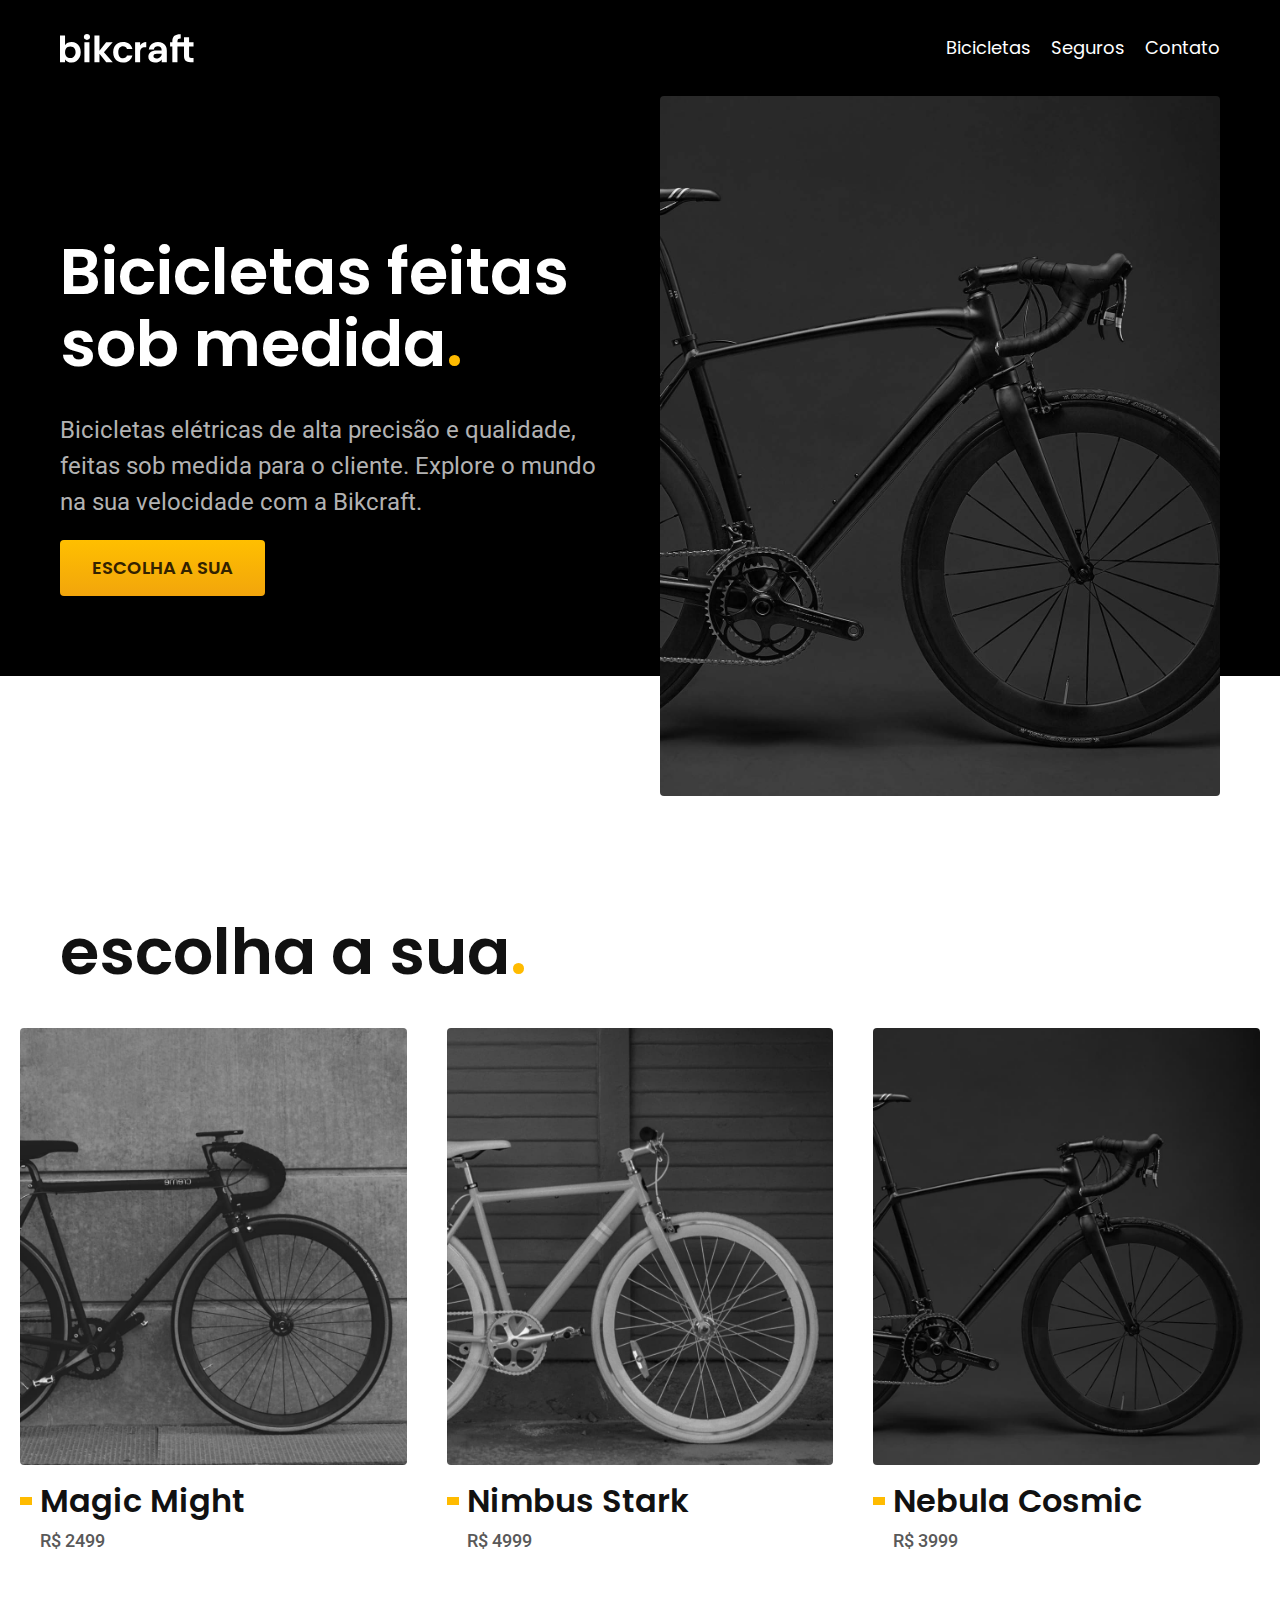
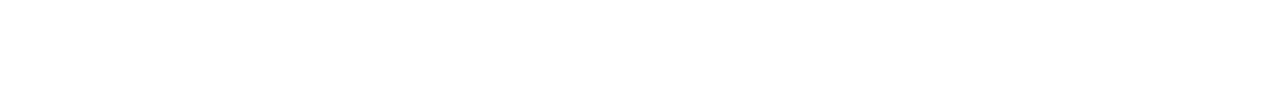
==== index.html @ 2918136e "criando componente container" ====
<!DOCTYPE html>
<html lang="pt-br">
<head>
    <meta charset="UTF-8">
    <meta http-equiv="X-UA-Compatible" content="IE=edge">
    <meta name="viewport" content="width=device-width, initial-scale=1.0">
    <meta name="description" content="Bicicletas elétricas de alta precisão e qualidade,  feitas sob medida para o cliente. Explore o mundo na sua velocidade com a Bikcraft.">
    <link rel="icon" type="image/x-icon" href="favicon.svg">
    <title>Bikecraft</title>
    <link rel="preconnect" href="https://fonts.googleapis.com">
    <link rel="preconnect" href="https://fonts.gstatic.com" crossorigin>
    <link href="https://fonts.googleapis.com/css2?family=Poppins:wght@400;600&family=Roboto:wght@400;500&display=swap" rel="stylesheet">
    <link rel="stylesheet" href="css/style.css">
</head>
<body>
    <header class="header-bg">
        <div class="header-container container">
            <a href="./"><img src="./img/bikcraft.svg" alt="Bikecraft"></a>
            <nav aria-label="primaria">
            <ul class="header-menu font-1-m cor-0">
                <li><a href="bicicletas.html">Bicicletas</a></li>
                <li><a href="seguros.html">Seguros</a></li>
                <li><a href="contato.html">Contato</a></li>
            </ul>
        </nav>
        </div>
    </header>

    <main class="intro-bg">
        <div class="container introducao">
            <div class="introducao-conteudo">
                <h1 class="font-1-xxl cor-0">Bicicletas feitas sob medida<span class="cor-p1">.</span></h1>
                <p class="font-2-l cor-5">Bicicletas elétricas de alta precisão e qualidade,  feitas sob medida para o cliente. Explore o mundo na sua velocidade com a Bikcraft.</p>
                <a class="botao" href="bicicletas.html">Escolha a sua</a>
            </div>
            <div class="introducao-imagem">
                <img src="./img/fotos/introducao.jpg" alt="Bicidleta Eletrica preta">
            </div>
        </div>
    </main>

    <article class="bicicletas-lista">
        <h2 class="container font-1-xxl">escolha a sua<span class="cor-p1">.</span></h2>

        <ul>
            <li>
                <a href="./bicicletas/magic.html">
                    <img src="./img/bicicletas/magic-home.jpg" alt="Bicicleta preta">
                    <h3 class="font-1-xl ">Magic Might</h3>
                    <span class="font-2-m cor-8">R$ 2499</span>
                </a>
            </li>
            <li>
                <a href="./bicicletas/nebula.html">
                    <img src="./img/bicicletas/nebula-home.jpg" alt="Bicicleta preta">
                    <h3 class="font-1-xl ">Nimbus Stark</h3>
                    <span class="font-2-m cor-8">R$ 4999</span>
                </a>
            </li>
            <li>
                <a href="./bicicletas/nimbus.html">
                    <img src="./img/bicicletas/nimbus-home.jpg" alt="Bicicleta preta">
                    <h3 class="font-1-xl ">Nebula Cosmic</h3>
                    <span class="font-2-m cor-8">R$ 3999</span>
                </a>
            </li>
        </ul>
    </article>

</body>
</html>
---- css/style.css ----
@import "./global/global.css";
@import "./utilidades/tipografia.css";
@import "./utilidades/cores.css";
@import "./global/header.css";

/* CSS de componentes */
@import "./utilidades/componentes.css";

/* CSS da pagina HOME */
@import "./home/introducao.css";

/* CSS da lista de bicicletas */
@import "./bicicletas/bicicletas-lista.css";
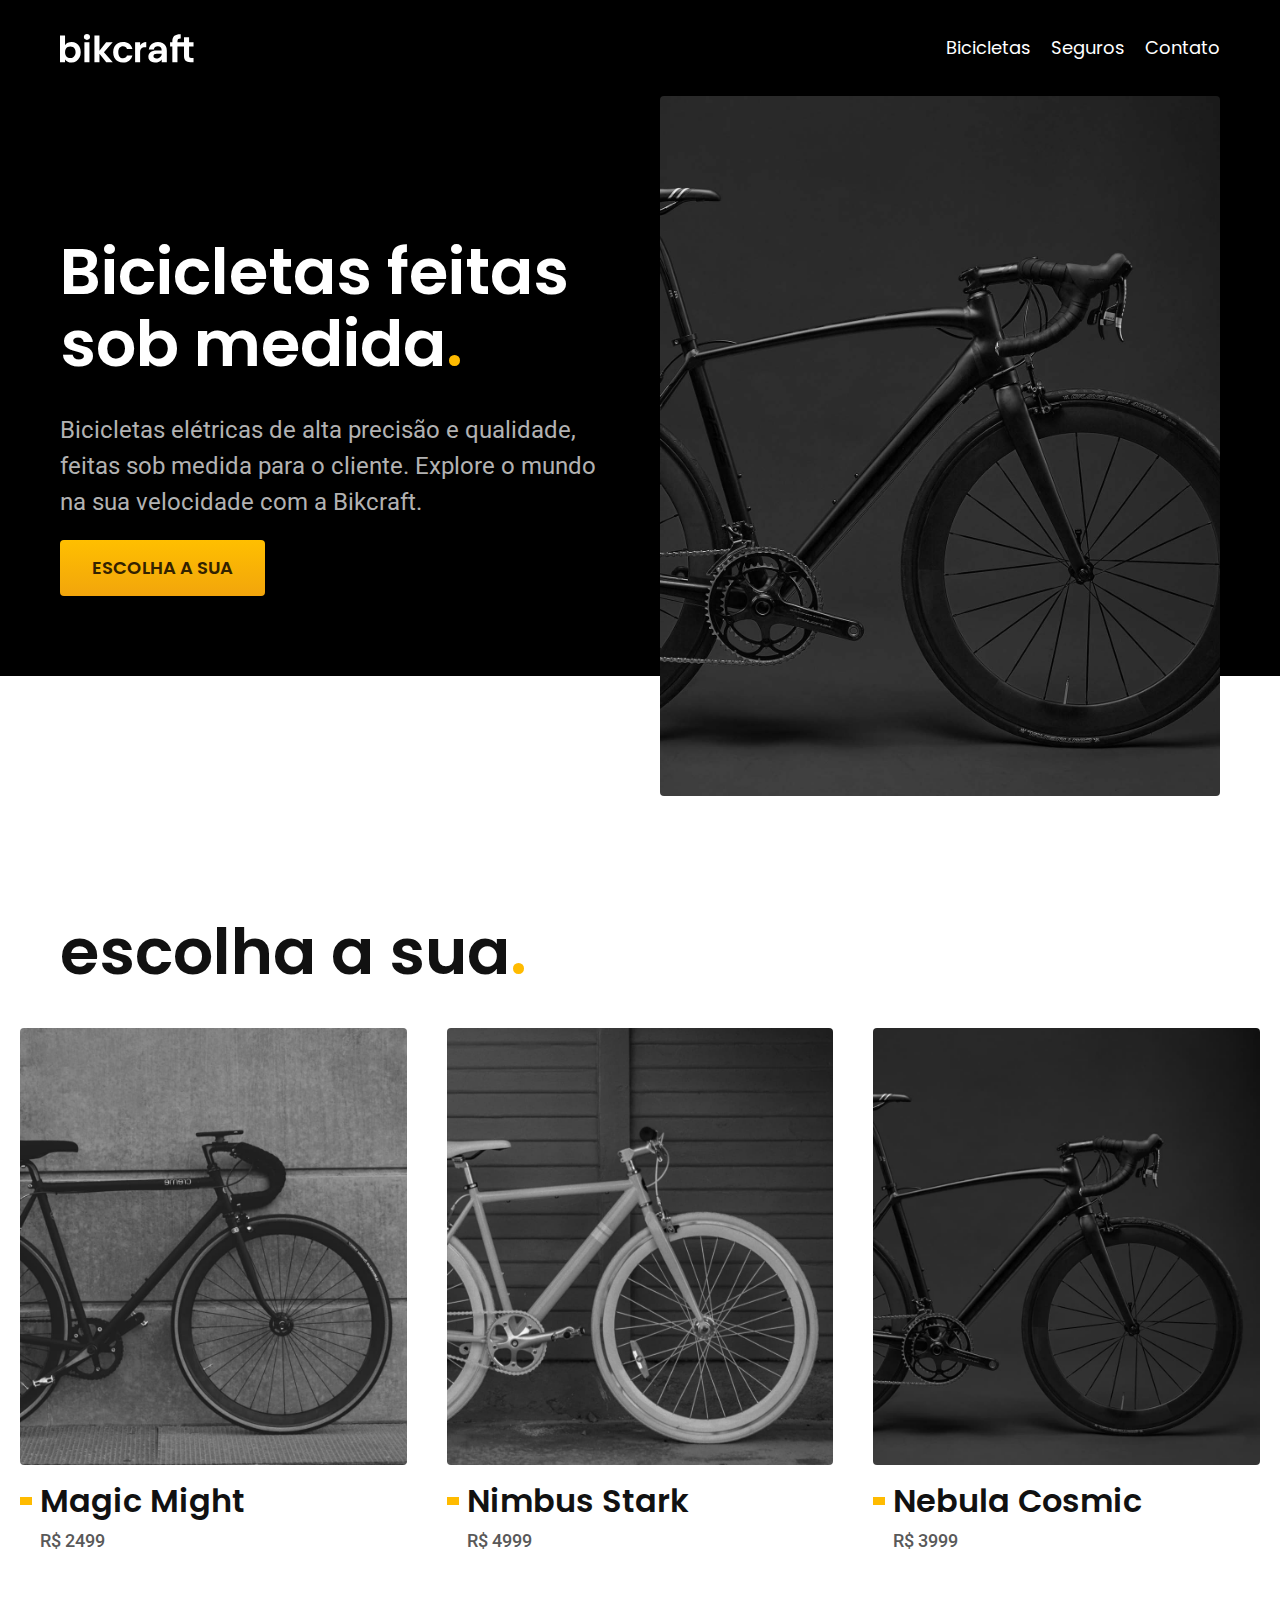
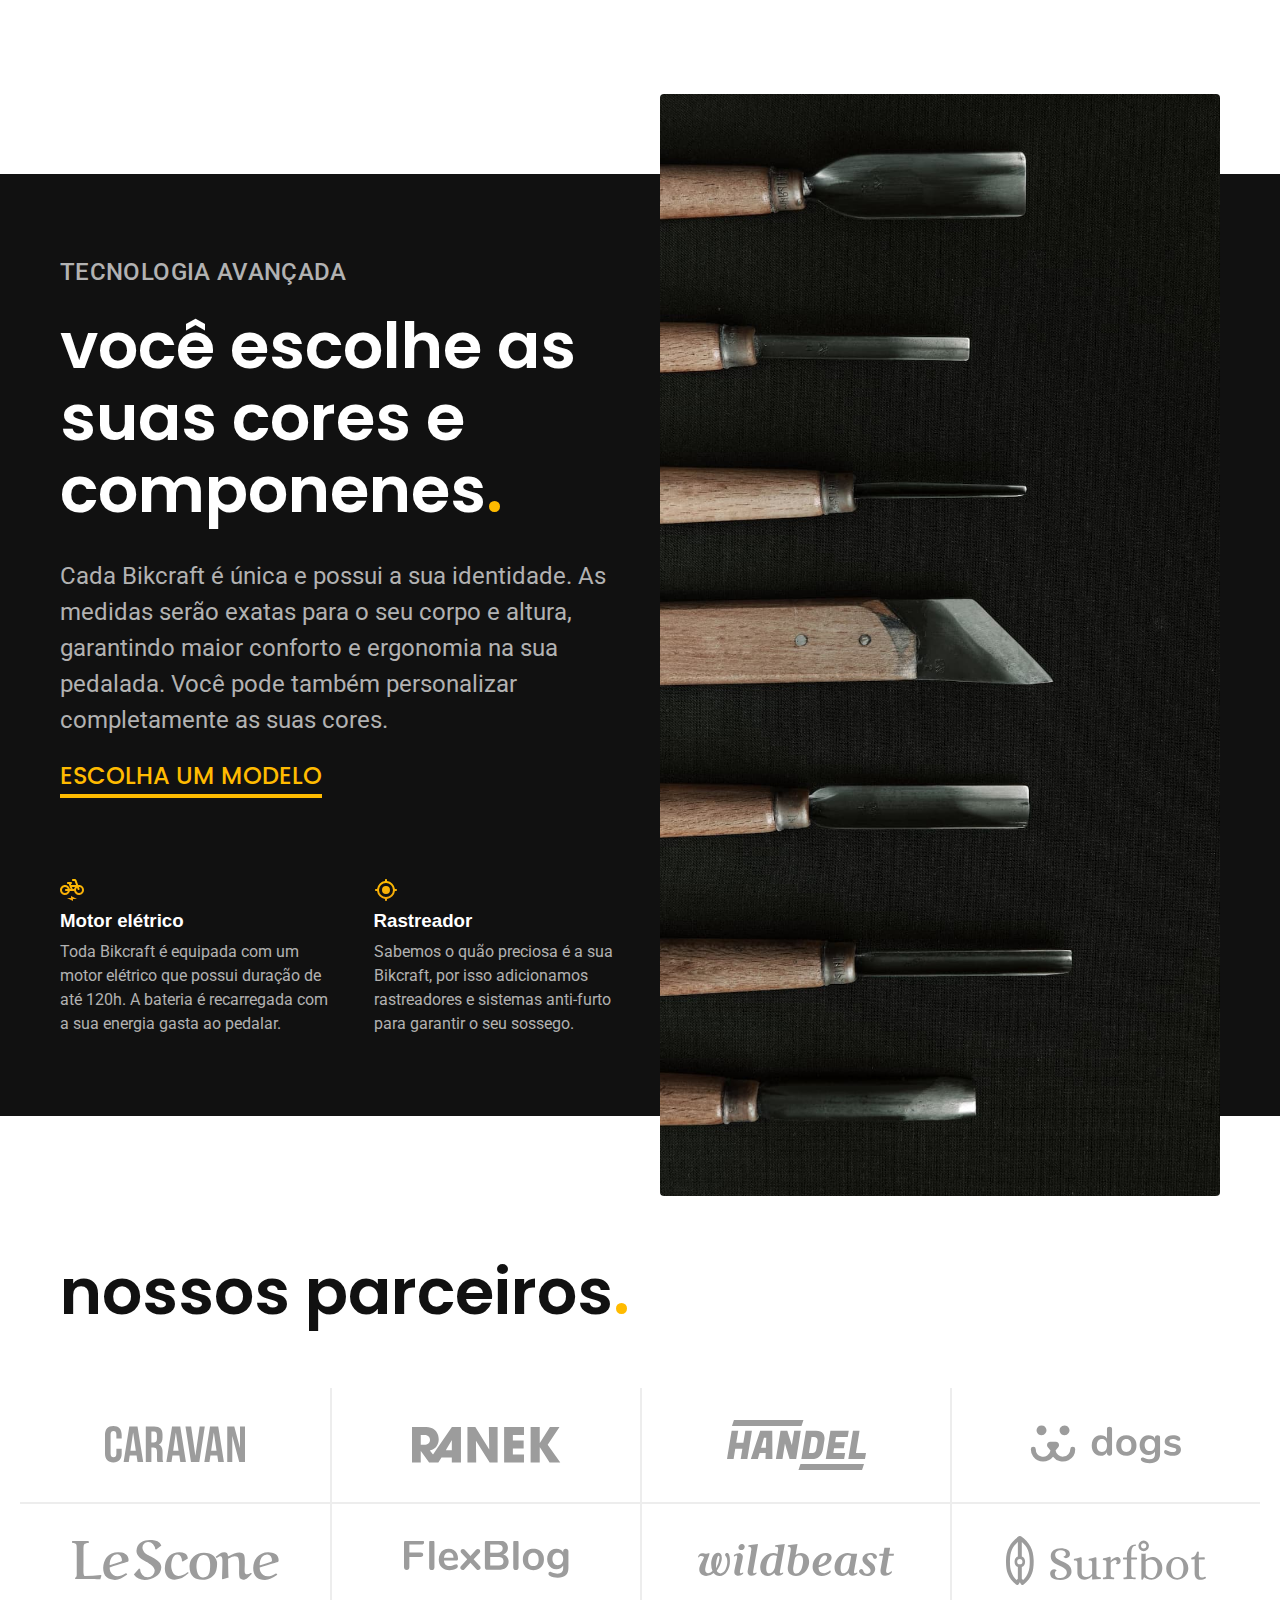
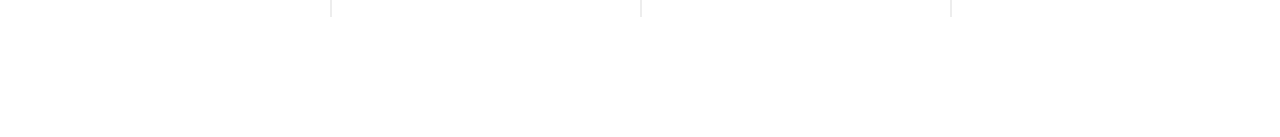
==== commit 37e8d808: "adicionando texnologias e parceiros" ====
--- a/index.html
+++ b/index.html
@@ -67,5 +67,46 @@
         </ul>
     </article>
 
+    <article class="tecnologia-bg">
+        <div class="tecnologia container">
+            <div class="tecnologia-conteudo">
+                <span class="font-2-l-b cor-5">Tecnologia Avançada</span>
+                <h2 class="font-1-xxl cor-0">você escolhe as suas cores e componenes<span class="cor-p1">.</span></h2>
+                <p class="font-2-l cor-5">Cada Bikcraft é única e possui a sua identidade. As medidas serão exatas para o seu corpo e altura, garantindo maior conforto e ergonomia na sua pedalada. Você pode também personalizar completamente as suas cores.</p>
+                <a class="link" href="./bicicletas.html">Escolha um modelo</a>
+                <div class="tecnologia-vantagem">
+                    <div>
+                        <img src="./img/icones/eletrica.svg" alt="">
+                        <h3 class="gont-1-m cor-0">Motor elétrico</h3>
+                        <p class="font-2-s cor-5">Toda Bikcraft é equipada com um motor elétrico que possui duração de até 120h. A bateria é recarregada com a sua energia gasta ao pedalar.</p>
+                    </div>
+                    <div>
+                        <img src="./img/icones/rastreador.svg" alt="">
+                        <h3 class="gont-1-m cor-0">Rastreador</h3>
+                        <p class="font-2-s cor-5" >Sabemos o quão preciosa é a sua Bikcraft, por isso adicionamos rastreadores e sistemas anti-furto para garantir o seu sossego.</p>
+                    </div>
+                </div>
+            </div>
+            <div class="tecnologia-imagem">
+                <img src="./img/fotos/tecnologia.jpg" alt="imagem decorativa">
+            </div>
+        </div>
+    </article>
+
+    <section class="parceiros" aria-label="nossos parceiros">
+        <h2 class="container font-1-xxl">nossos parceiros<span class="cor-p1">.</span></h2>
+
+        <ul>
+            <li><img src="./img/parceiros/caravan.svg" alt="caravan"></li>
+            <li><img src="./img/parceiros/ranek.svg" alt="ranek"></li>
+            <li><img src="./img/parceiros/handel.svg" alt="handel"></li>
+            <li><img src="./img/parceiros/dogs.svg" alt="dogs"></li>
+            <li><img src="./img/parceiros/lescone.svg" alt="lescone"></li>
+            <li><img src="./img/parceiros/flexblog.svg" alt="flexblog"></li>
+            <li><img src="./img/parceiros/wildbeast.svg" alt="wildbeast"></li>
+            <li><img src="./img/parceiros/surfbot.svg" alt="surfbot"></li>
+        </ul>
+    </section>
+
 </body>
 </html>--- a/css/style.css
+++ b/css/style.css
@@ -8,6 +8,8 @@
 
 /* CSS da pagina HOME */
 @import "./home/introducao.css";
+@import "./home/tecnologia.css";
+@import "./home/parceiros.css";
 
 /* CSS da lista de bicicletas */
 @import "./bicicletas/bicicletas-lista.css";
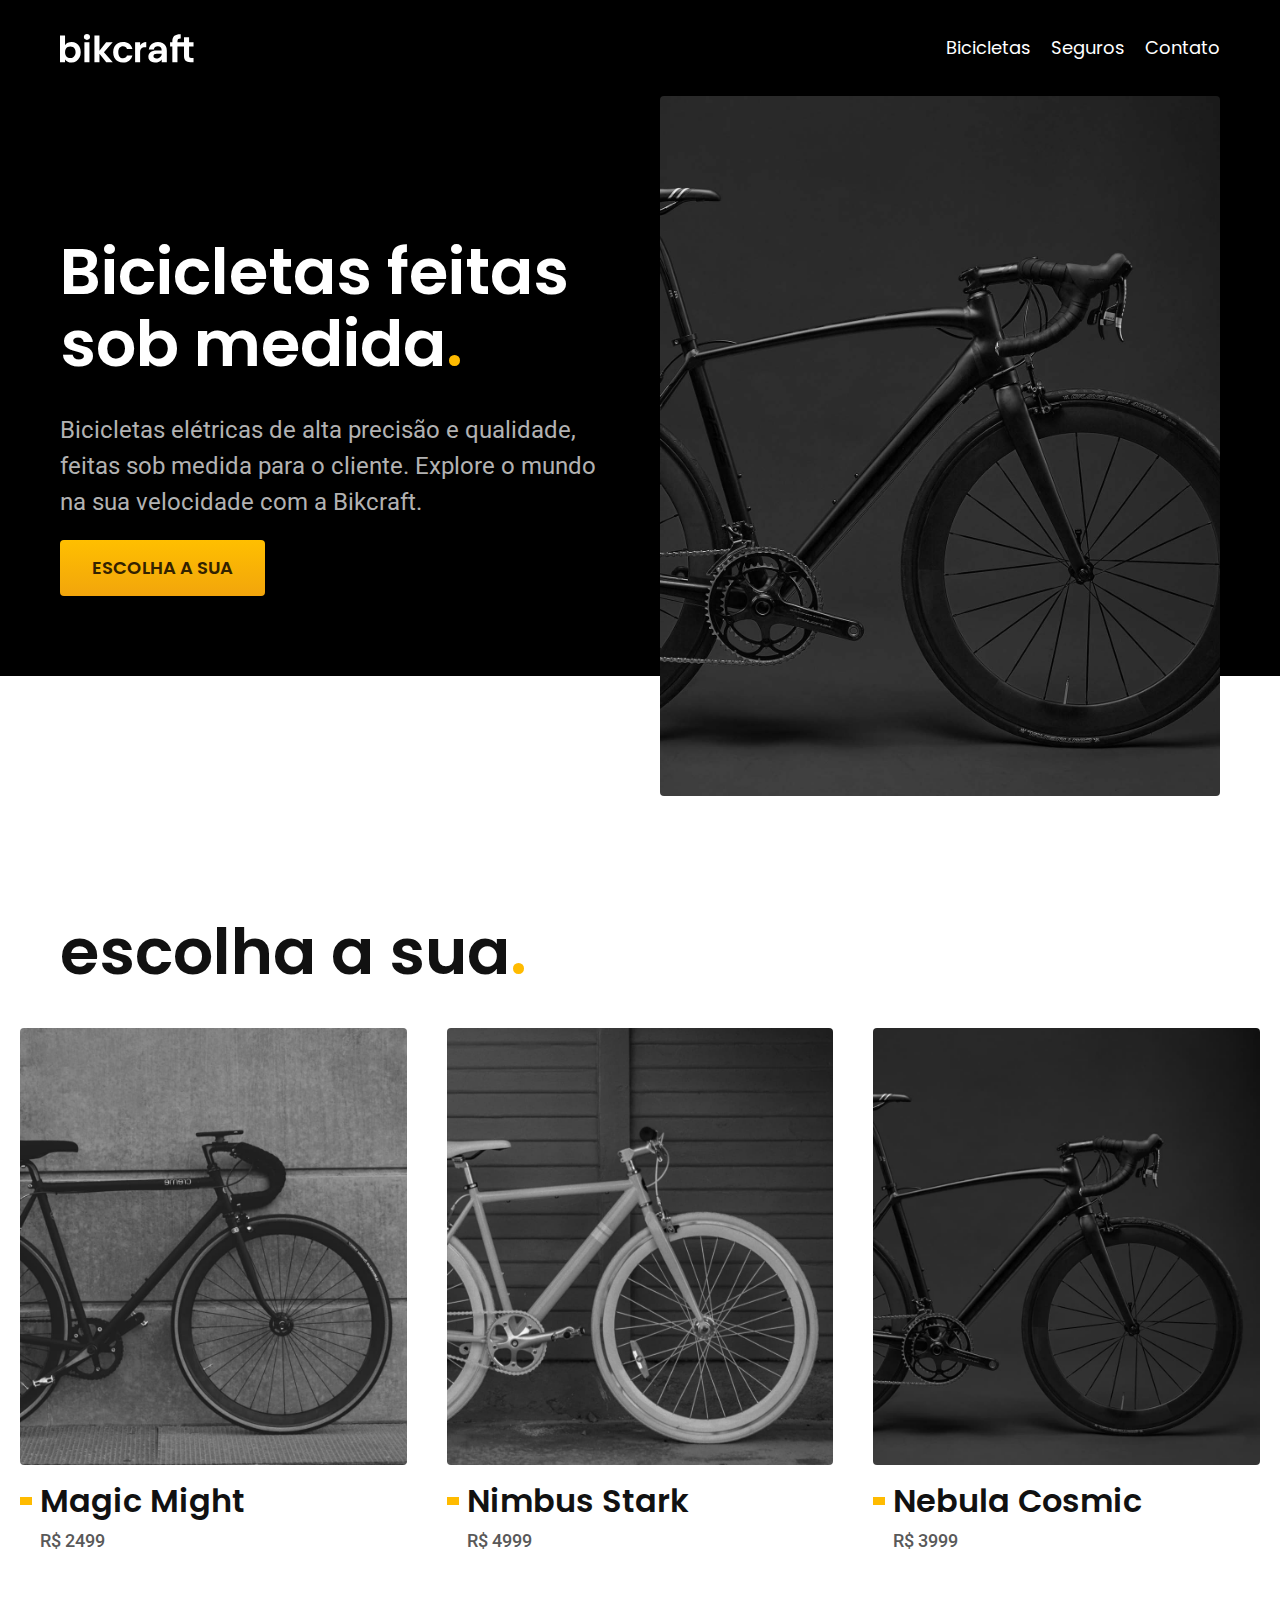
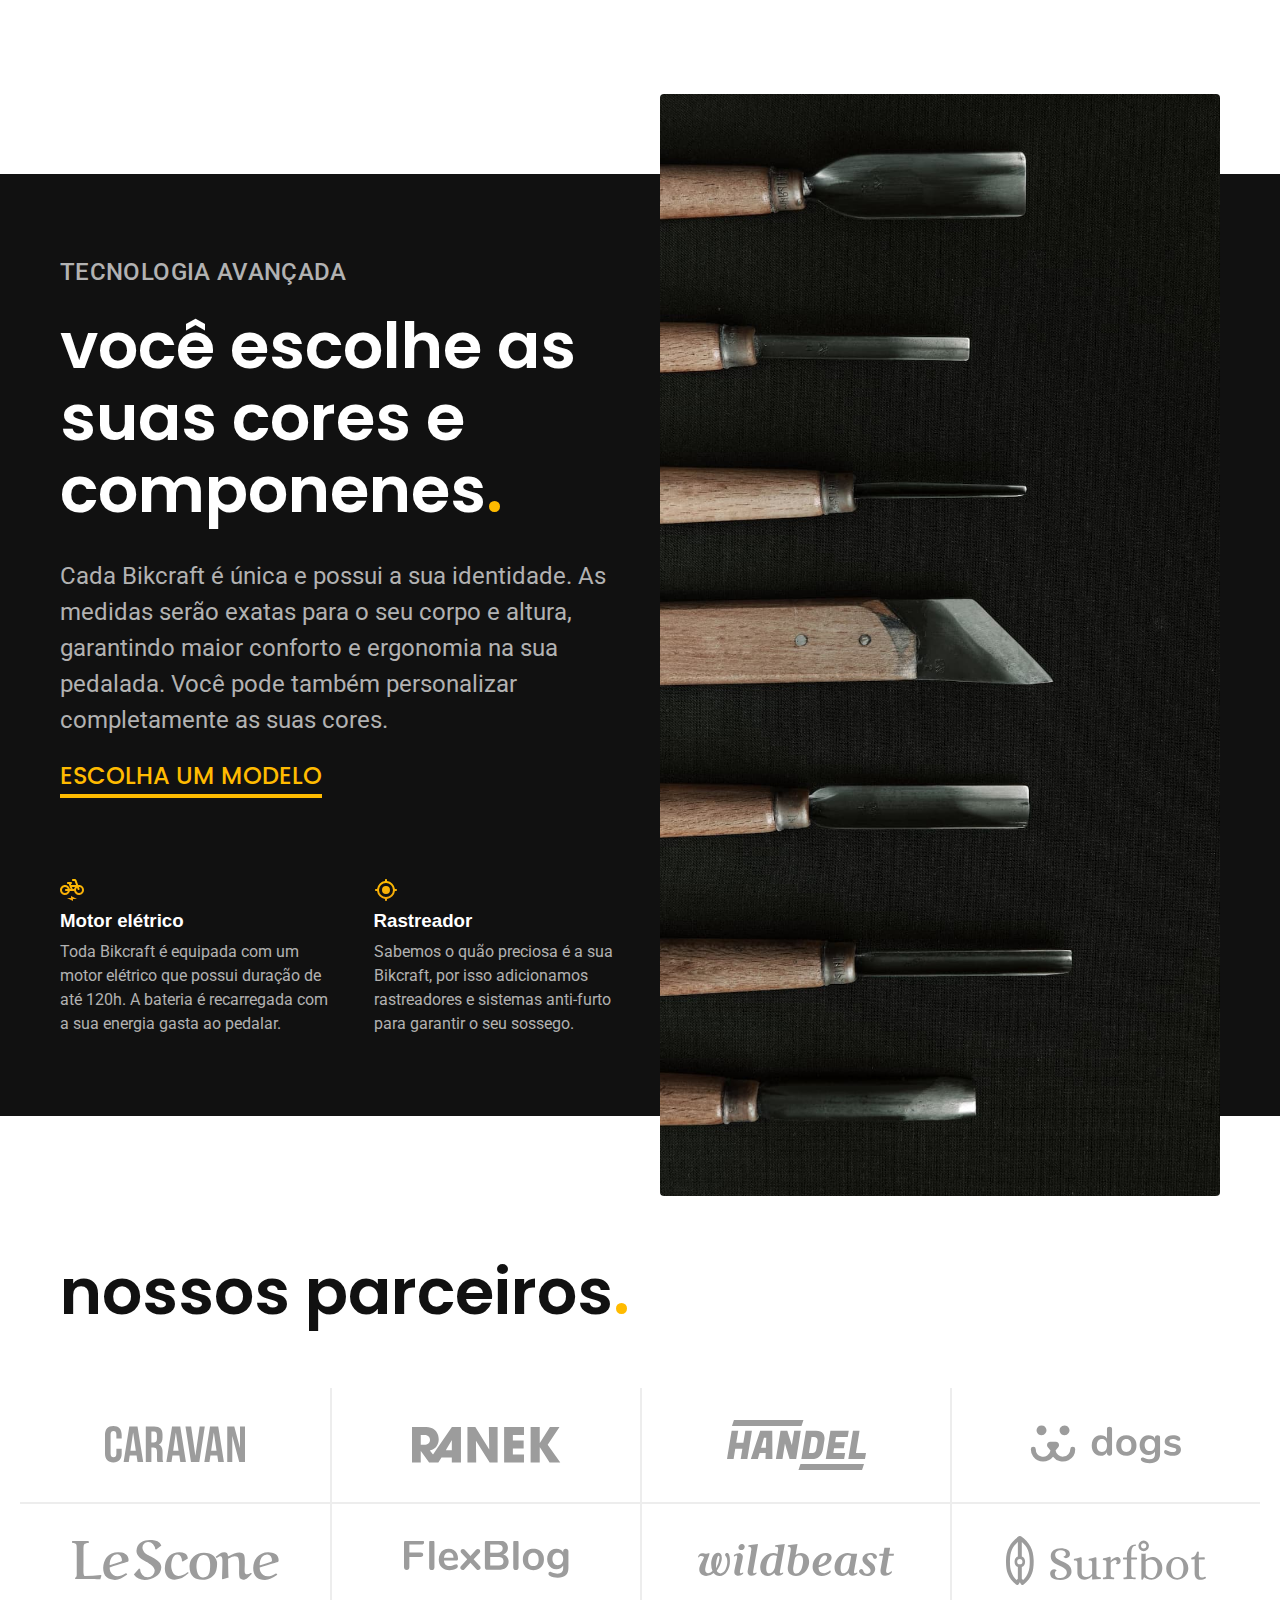
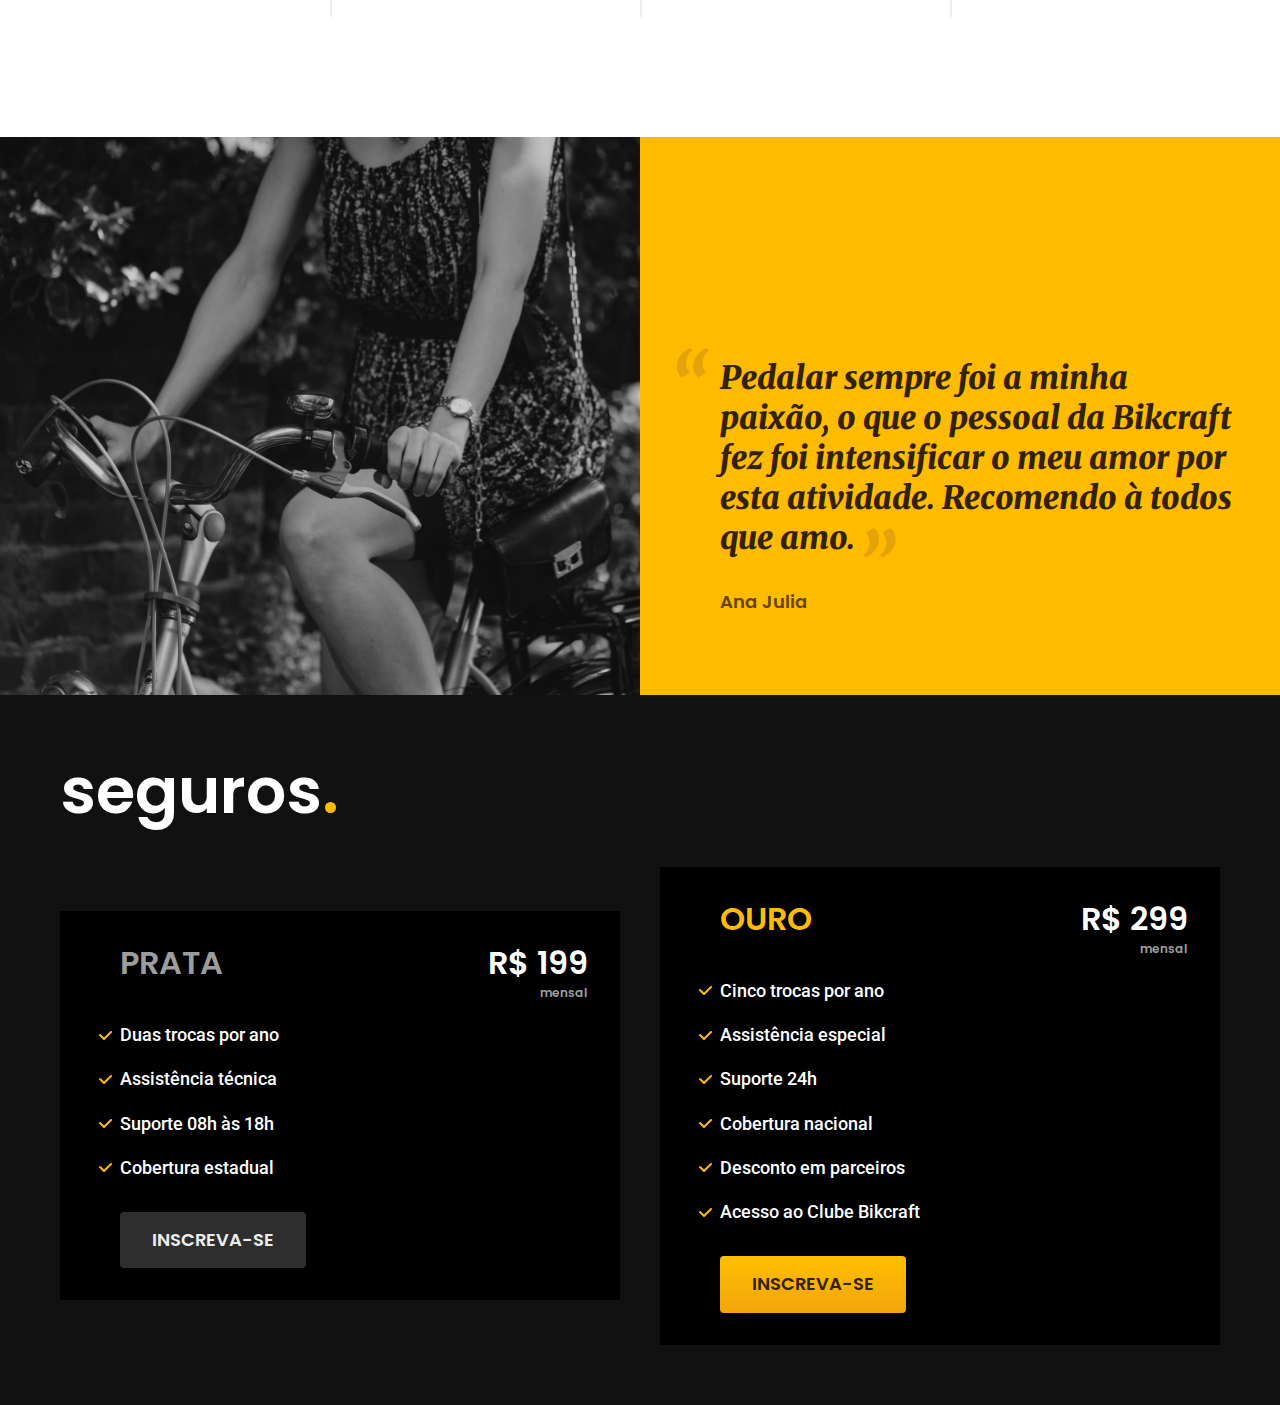
==== commit fb54d1b2: "adicionando seguros e depoimento" ====
--- a/index.html
+++ b/index.html
@@ -9,7 +9,7 @@
     <title>Bikecraft</title>
     <link rel="preconnect" href="https://fonts.googleapis.com">
     <link rel="preconnect" href="https://fonts.gstatic.com" crossorigin>
-    <link href="https://fonts.googleapis.com/css2?family=Poppins:wght@400;600&family=Roboto:wght@400;500&display=swap" rel="stylesheet">
+    <link href="https://fonts.googleapis.com/css2?family=Merriweather:ital,wght@1,900&family=Poppins:wght@400;600&family=Roboto:wght@400;500&display=swap" rel="stylesheet">
     <link rel="stylesheet" href="css/style.css">
 </head>
 <body>
@@ -108,5 +108,46 @@
         </ul>
     </section>
 
+    <section class="depoimento" aria-label="depoimento">
+        <div>
+            <img src="./img/fotos/depoimento.jpg" alt="Pessoa pedalando uma bicicleta bikecraft">
+        </div>
+        <div class="depoimento-conteudo">
+            <blockquote class="font-1-xl cor-p5">
+                <p >Pedalar sempre foi a minha paixão, o que o pessoal da Bikcraft fez foi intensificar o meu amor por esta atividade. Recomendo à todos que amo.</p> 
+            </blockquote>
+            <span class="font-1-m-b cor-p4">Ana Julia</span>
+        </div>
+    </section>
+    <article class="seguros-bg">
+        <div class="seguros container">
+            <h2 class="font-1-xxl cor-0">seguros<span class="cor-p1">.</span></h2>
+            <div class="seguros-item">
+                <h3 class="font-1-xl cor-6">PRATA</h3>
+                <span class="font-1-xl cor-0">R$ 199 <span class="font-1-xs cor-6">mensal</span></span>
+                <ul class="font-2-m cor-0">
+                    <li>Duas trocas por ano</li>
+                    <li>Assistência técnica</li>
+                    <li>Suporte 08h às 18h</li>
+                    <li>Cobertura estadual</li>
+                </ul>
+                <a class="botao secundario" href="./orcamento.html">Inscreva-se</a>
+            </div>
+
+            <div class="seguros-item">
+                <h3 class="font-1-xl cor-p1">OURO</h3>
+                <span class="font-1-xl cor-0">R$ 299 <span class="font-1-xs cor-6">mensal</span></span>
+                <ul class="font-2-m cor-0">
+                    <li>Cinco trocas por ano</li>
+                    <li>Assistência especial</li>
+                    <li>Suporte 24h</li>
+                    <li>Cobertura nacional</li>
+                    <li>Desconto em parceiros</li>
+                    <li>Acesso ao Clube Bikcraft</li>
+                </ul>
+                <a class="botao" href="./orcamento.html">Inscreva-se</a>
+            </div>
+        </div>
+    </article>
 </body>
 </html>--- a/css/style.css
+++ b/css/style.css
@@ -10,6 +10,10 @@
 @import "./home/introducao.css";
 @import "./home/tecnologia.css";
 @import "./home/parceiros.css";
+@import "./home/depoimento.css";
 
 /* CSS da lista de bicicletas */
 @import "./bicicletas/bicicletas-lista.css";
+
+/* CSS da pagina de seguros */
+@import "./seguros/seguros.css";
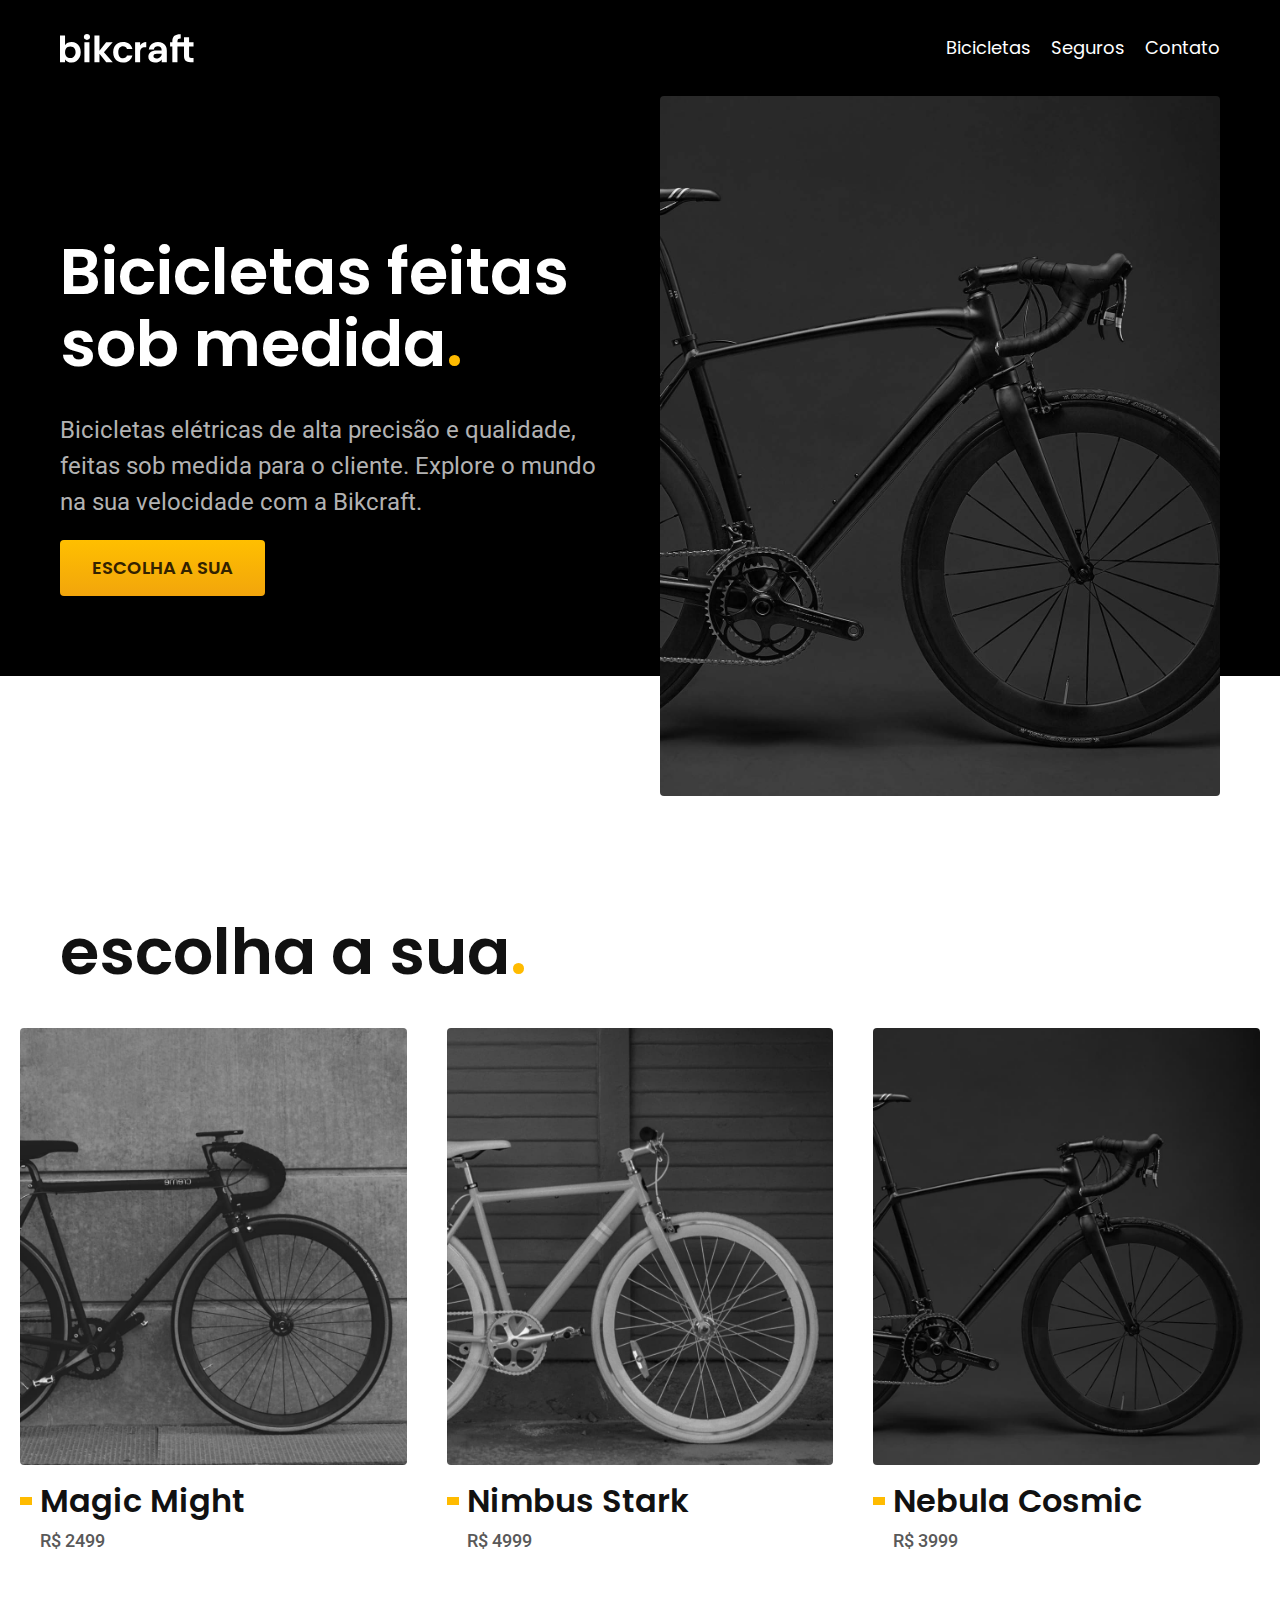
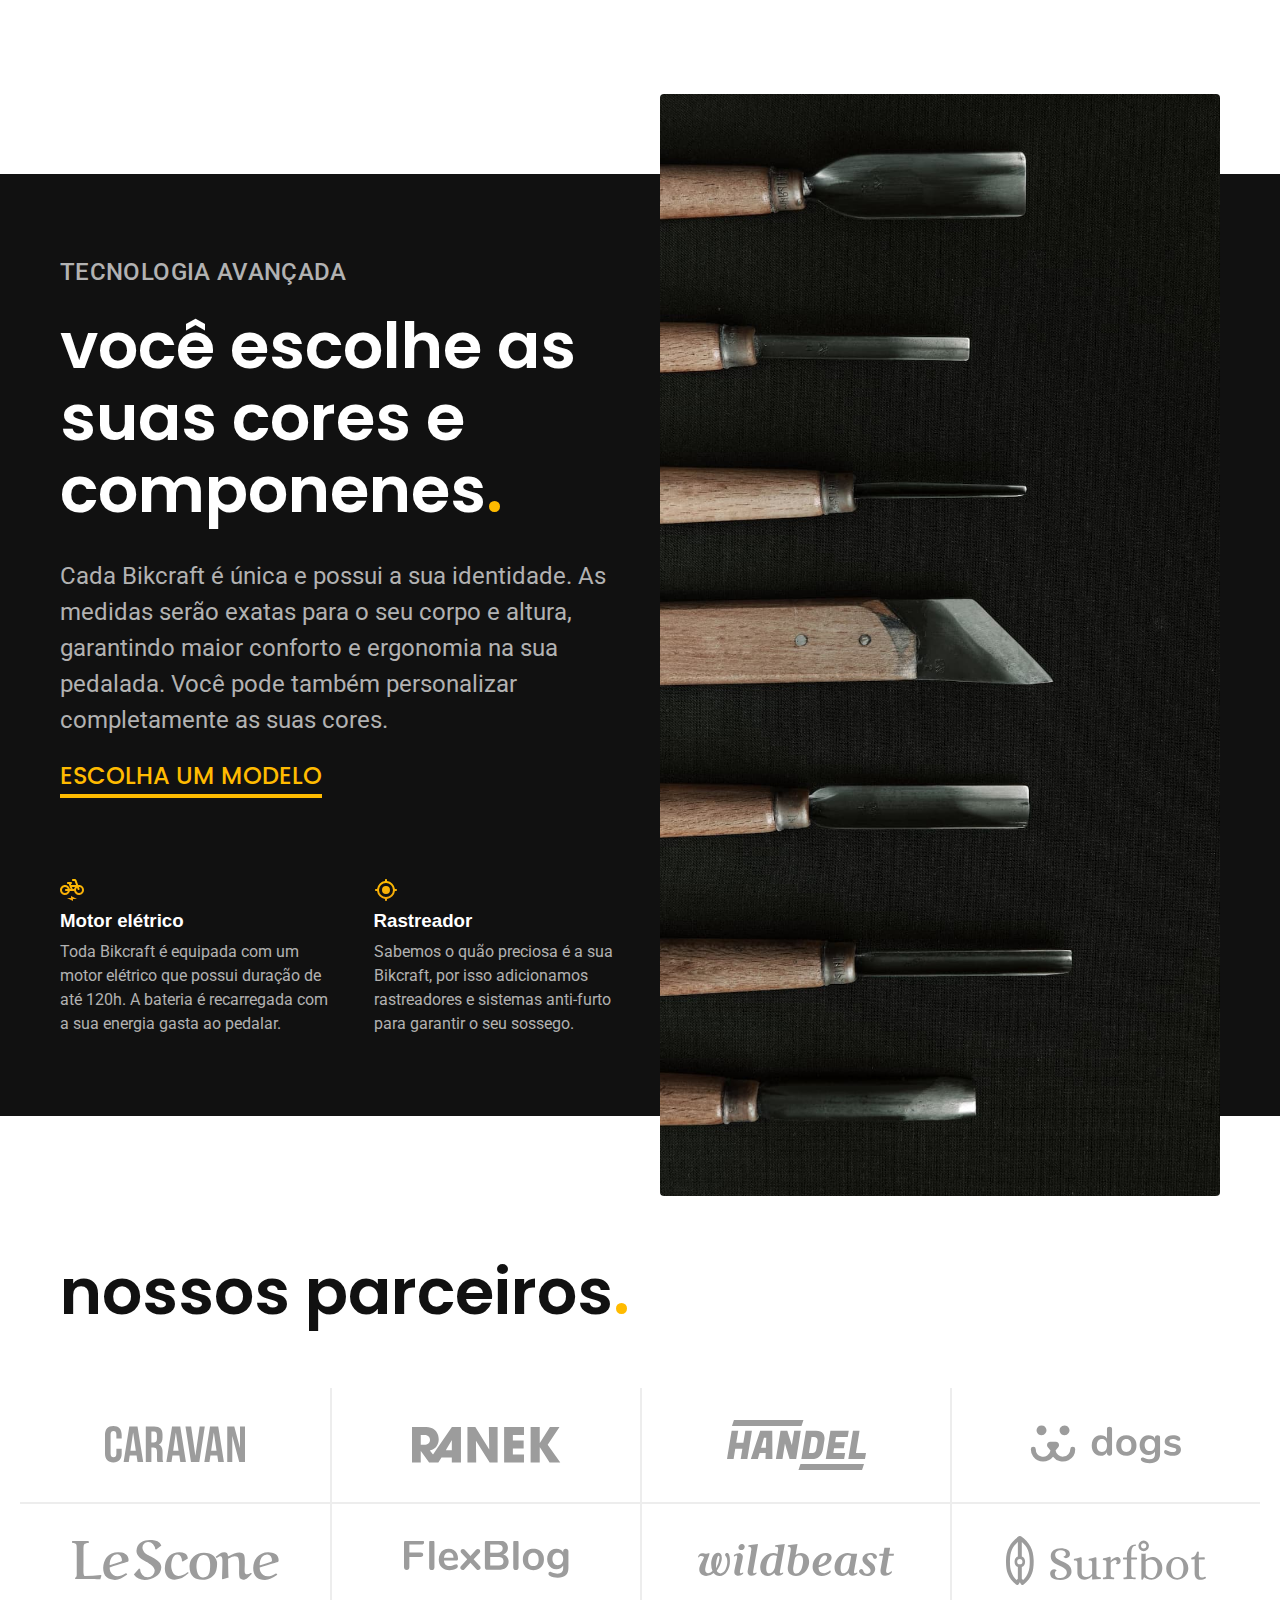
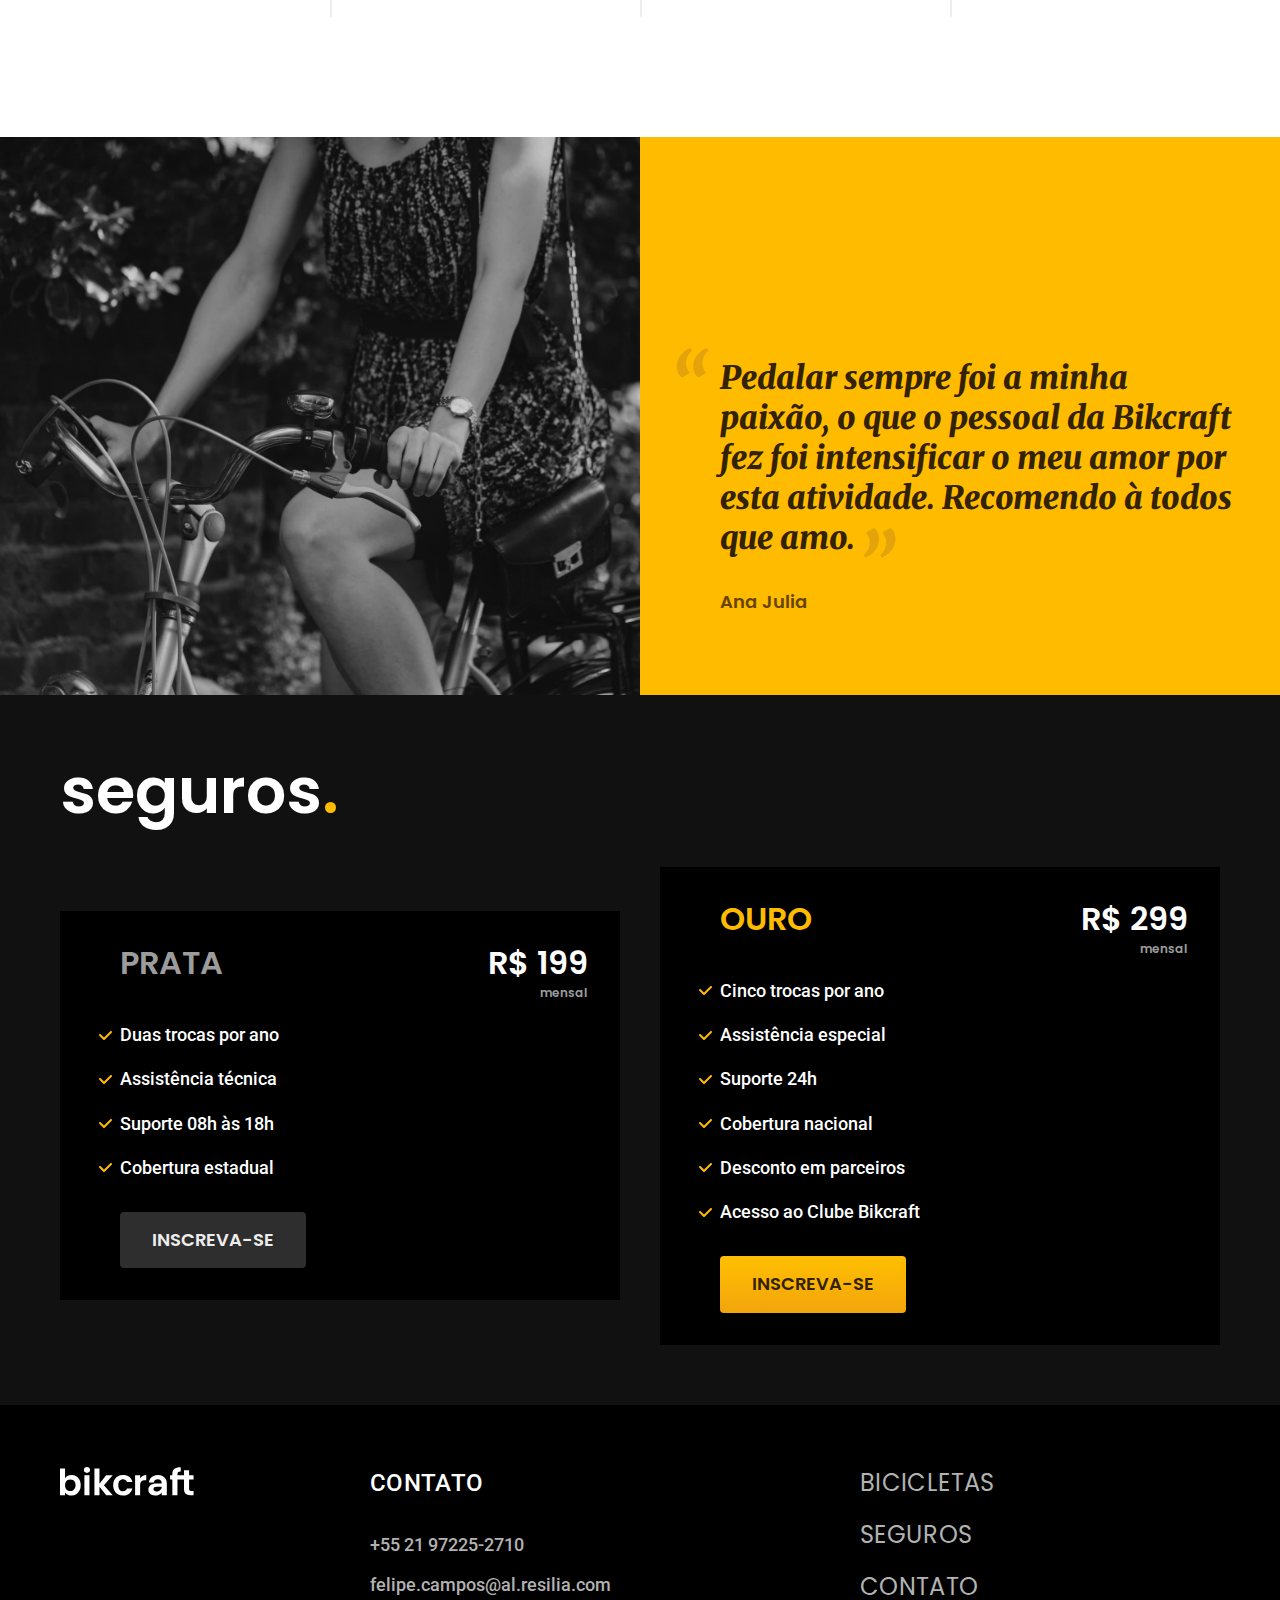
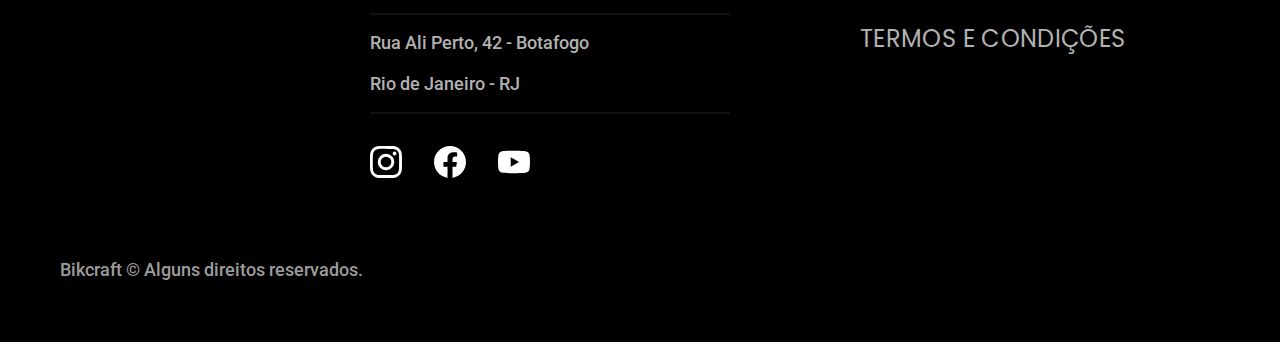
==== commit ff55e8a7: "adicionando footer" ====
--- a/index.html
+++ b/index.html
@@ -149,5 +149,39 @@
             </div>
         </div>
     </article>
+    <footer class="footer-bg">
+        <div class="footer container">
+            <img src="./img/bikcraft.svg" alt="bikecraft">
+            <div class="footer-contato">
+                <h3 class="font-2-l-b cor-0">Contato</h3>
+                <ul class="cor-5 font-2-m">
+                    <li><a href="tel:+5521972252710">+55 21 97225-2710</a></li>
+                    <li><a href="mailto:felipe.campos@al.resilia.com">felipe.campos@al.resilia.com</a></li>
+                    <li>Rua Ali Perto, 42 - Botafogo</li>
+                    <li>Rio de Janeiro - RJ</li>
+                </ul>
+                <div class="footer-redes">
+                    <a href="./"><img src="./img/redes/instagram.svg" alt="instagram link"></a>
+                    <a href="./"><img src="./img/redes/facebook.svg" alt="facebook link"></a>
+                    <a href="./"><img src="./img/redes/youtube.svg" alt="youtube link"></a>
+                </div>
+            </div>
+            <div class="footer-informacoes">
+                <h3 class="font-2-l-b cor-0">
+                    <nav>
+                        <ul class="font-1-l cor-5">
+                            <li><a href="./bicicletas.html">Bicicletas</a></li>
+                            <li><a href="./seguros.html">Seguros</a></li>
+                            <li><a href="./contato.html">Contato</a></li>
+                            <li><a href="./termos.html">Termos e Condições</a></li>
+                        </ul>
+                    </nav>
+                </h3>
+            </div>
+            <div class="font-2-m cor-6 footer-copy">
+                <p>Bikcraft © Alguns direitos reservados.</p>
+            </div>
+        </div>
+    </footer>
 </body>
 </html>--- a/css/style.css
+++ b/css/style.css
@@ -2,6 +2,7 @@
 @import "./utilidades/tipografia.css";
 @import "./utilidades/cores.css";
 @import "./global/header.css";
+@import "./global/footer.css";
 
 /* CSS de componentes */
 @import "./utilidades/componentes.css";
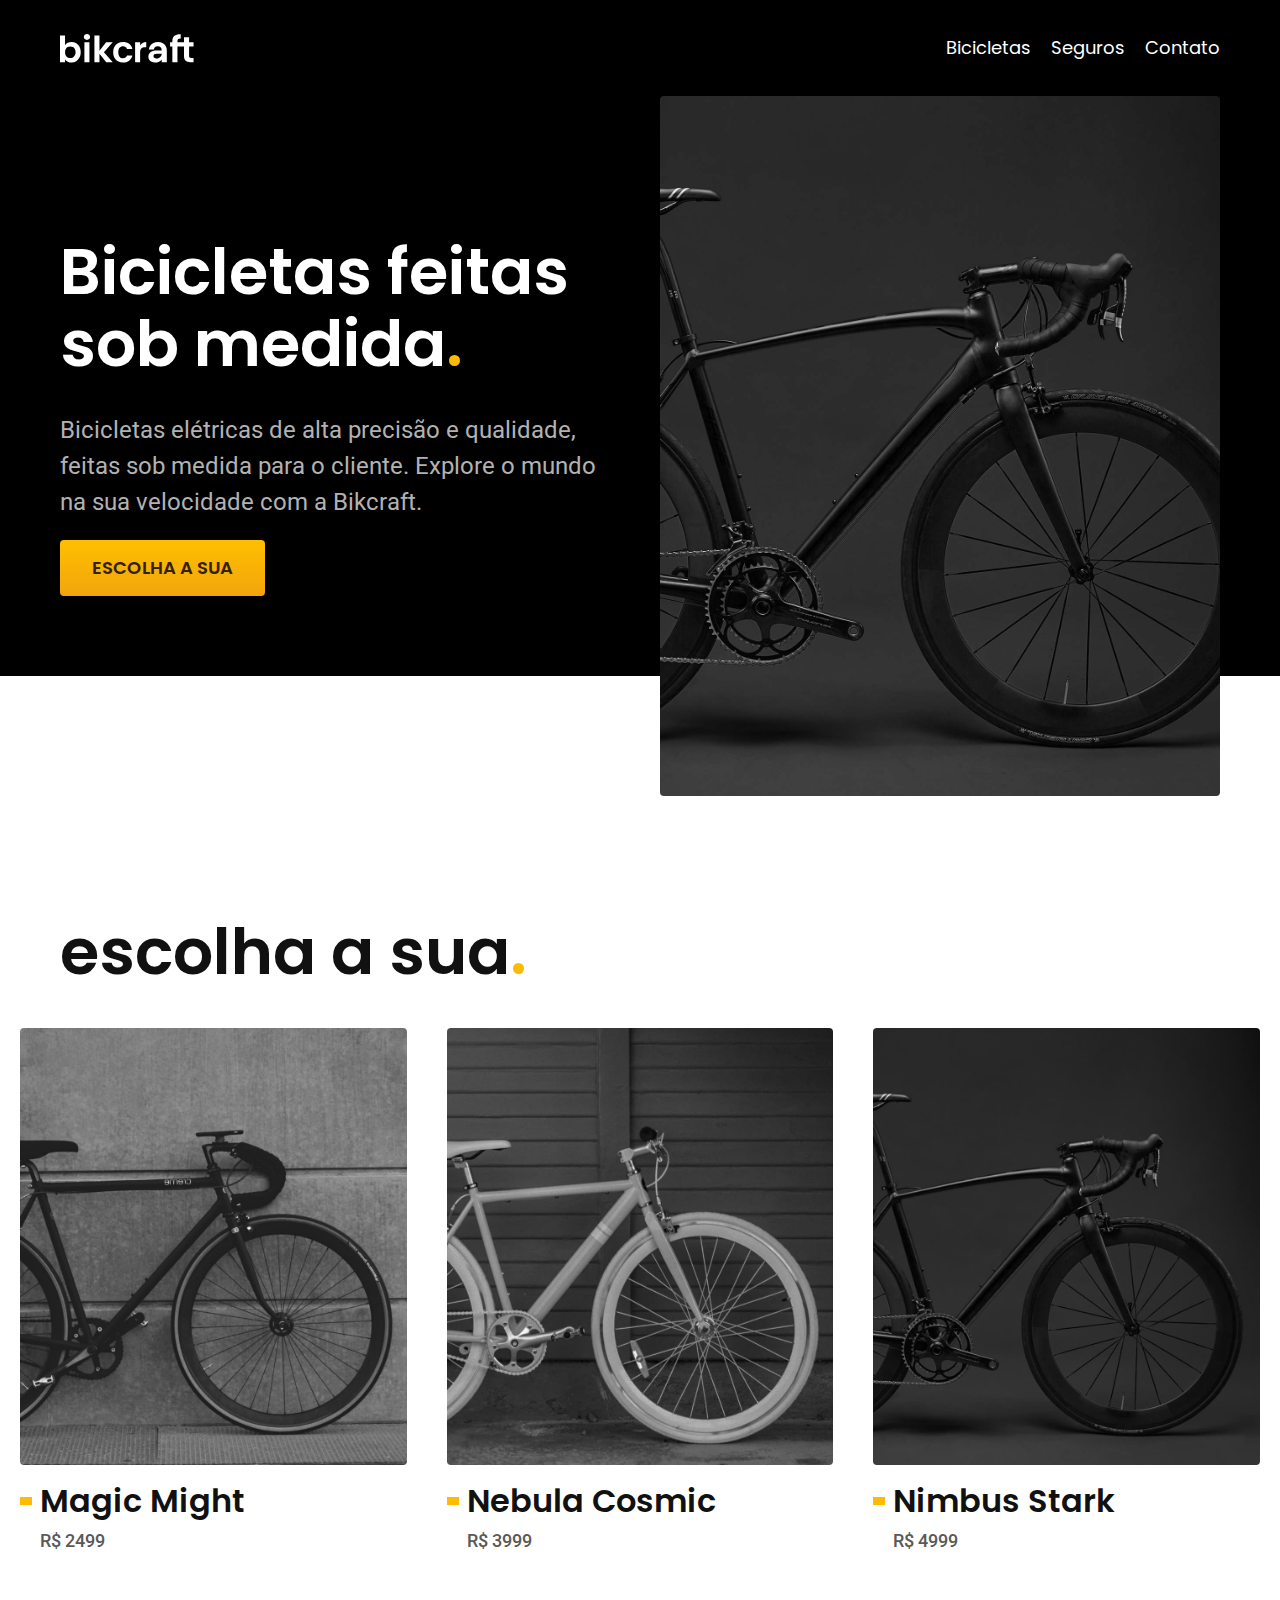
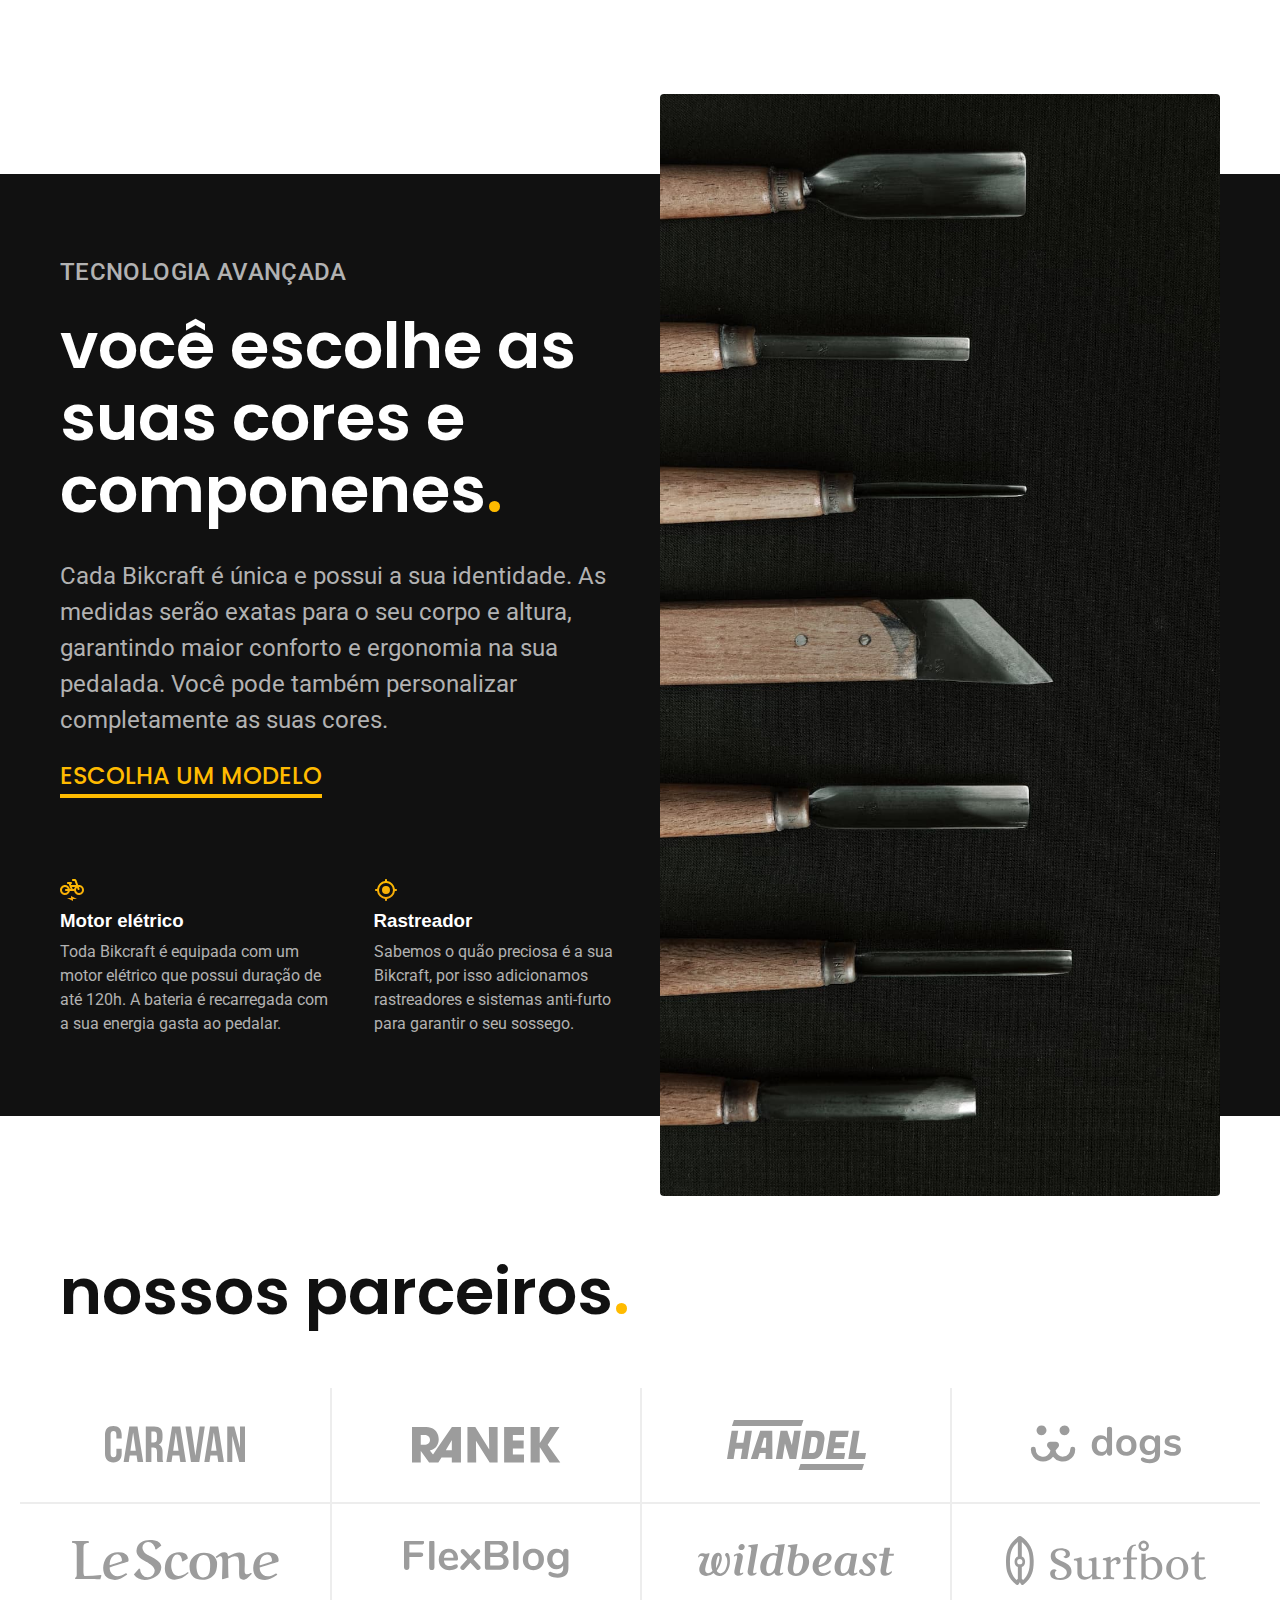
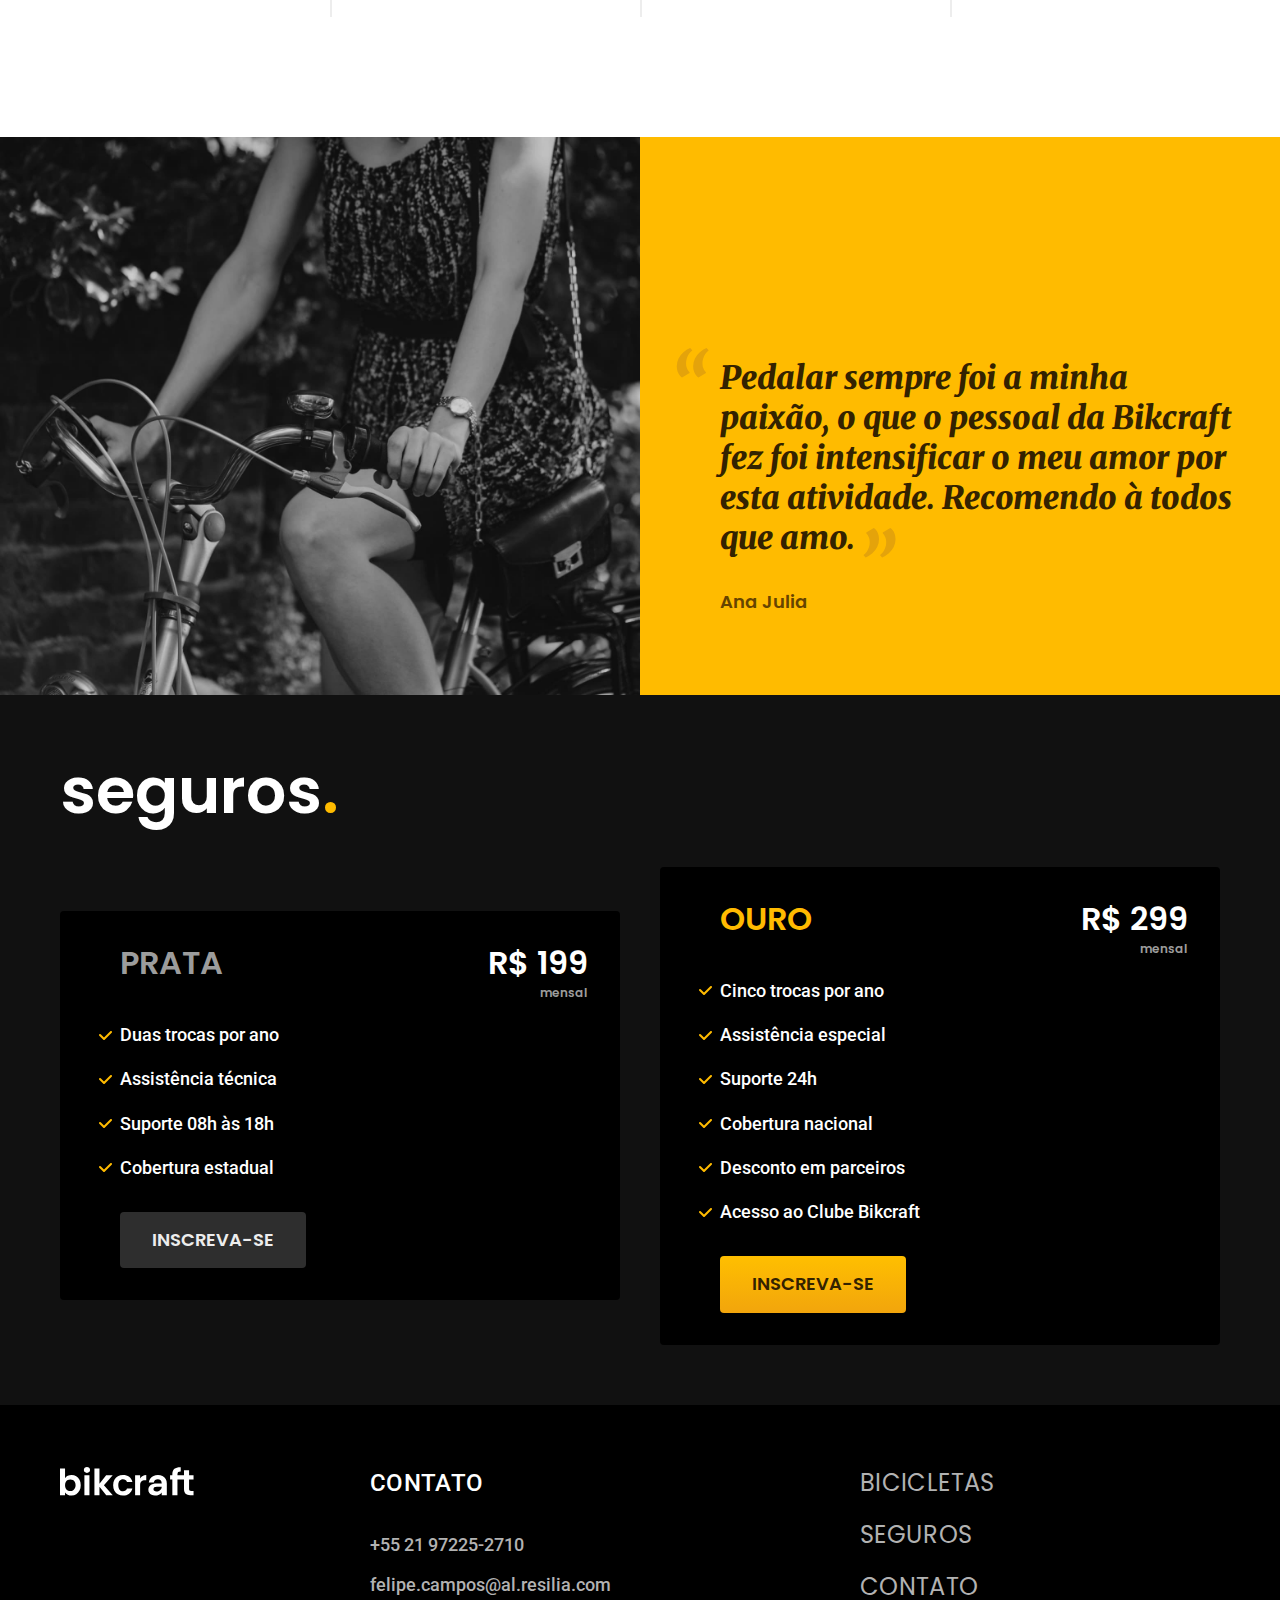
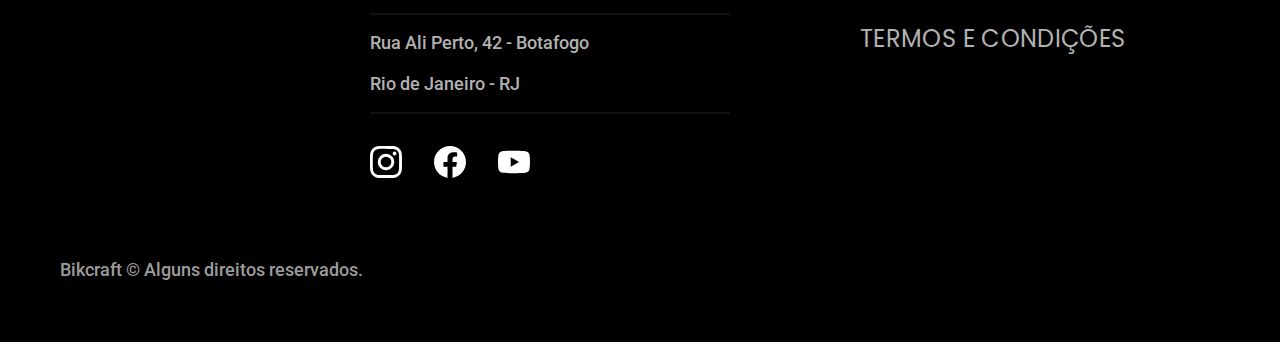
==== commit ebd886ca: "adicionando pagina de orcamento com formulario animado" ====
--- a/index.html
+++ b/index.html
@@ -53,15 +53,15 @@
             <li>
                 <a href="./bicicletas/nebula.html">
                     <img src="./img/bicicletas/nebula-home.jpg" alt="Bicicleta preta">
-                    <h3 class="font-1-xl ">Nimbus Stark</h3>
-                    <span class="font-2-m cor-8">R$ 4999</span>
+                    <h3 class="font-1-xl ">Nebula Cosmic</h3>
+                    <span class="font-2-m cor-8">R$ 3999</span>
                 </a>
             </li>
             <li>
                 <a href="./bicicletas/nimbus.html">
                     <img src="./img/bicicletas/nimbus-home.jpg" alt="Bicicleta preta">
-                    <h3 class="font-1-xl ">Nebula Cosmic</h3>
-                    <span class="font-2-m cor-8">R$ 3999</span>
+                    <h3 class="font-1-xl ">Nimbus Stark</h3>
+                    <span class="font-2-m cor-8">R$ 4999</span>
                 </a>
             </li>
         </ul>
--- a/css/style.css
+++ b/css/style.css
@@ -6,6 +6,7 @@
 
 /* CSS de componentes */
 @import "./utilidades/componentes.css";
+@import "./utilidades/formulario.css";
 
 /* CSS da pagina HOME */
 @import "./home/introducao.css";
@@ -15,6 +16,25 @@
 
 /* CSS da lista de bicicletas */
 @import "./bicicletas/bicicletas-lista.css";
+@import "./bicicletas/bicicletas.css";
+@import "./bicicletas/seguro.css";
+
+/* CSS da lista de bicicletas */
+@import "./bicicleta/bicicleta.css";
 
 /* CSS da pagina de seguros */
 @import "./seguros/seguros.css";
+@import "./seguros/vantagens.css";
+@import "./seguros/perguntas.css";
+
+/* CSS da pagina de termo */
+@import "./termos/termos.css";
+
+/* CSS da pagina de contato */
+@import "./contato/contato.css";
+@import "./contato/lojas.css";
+
+/* CSS da pagina de orçamento */
+@import "./orcamento/orcamento.css";
+
+
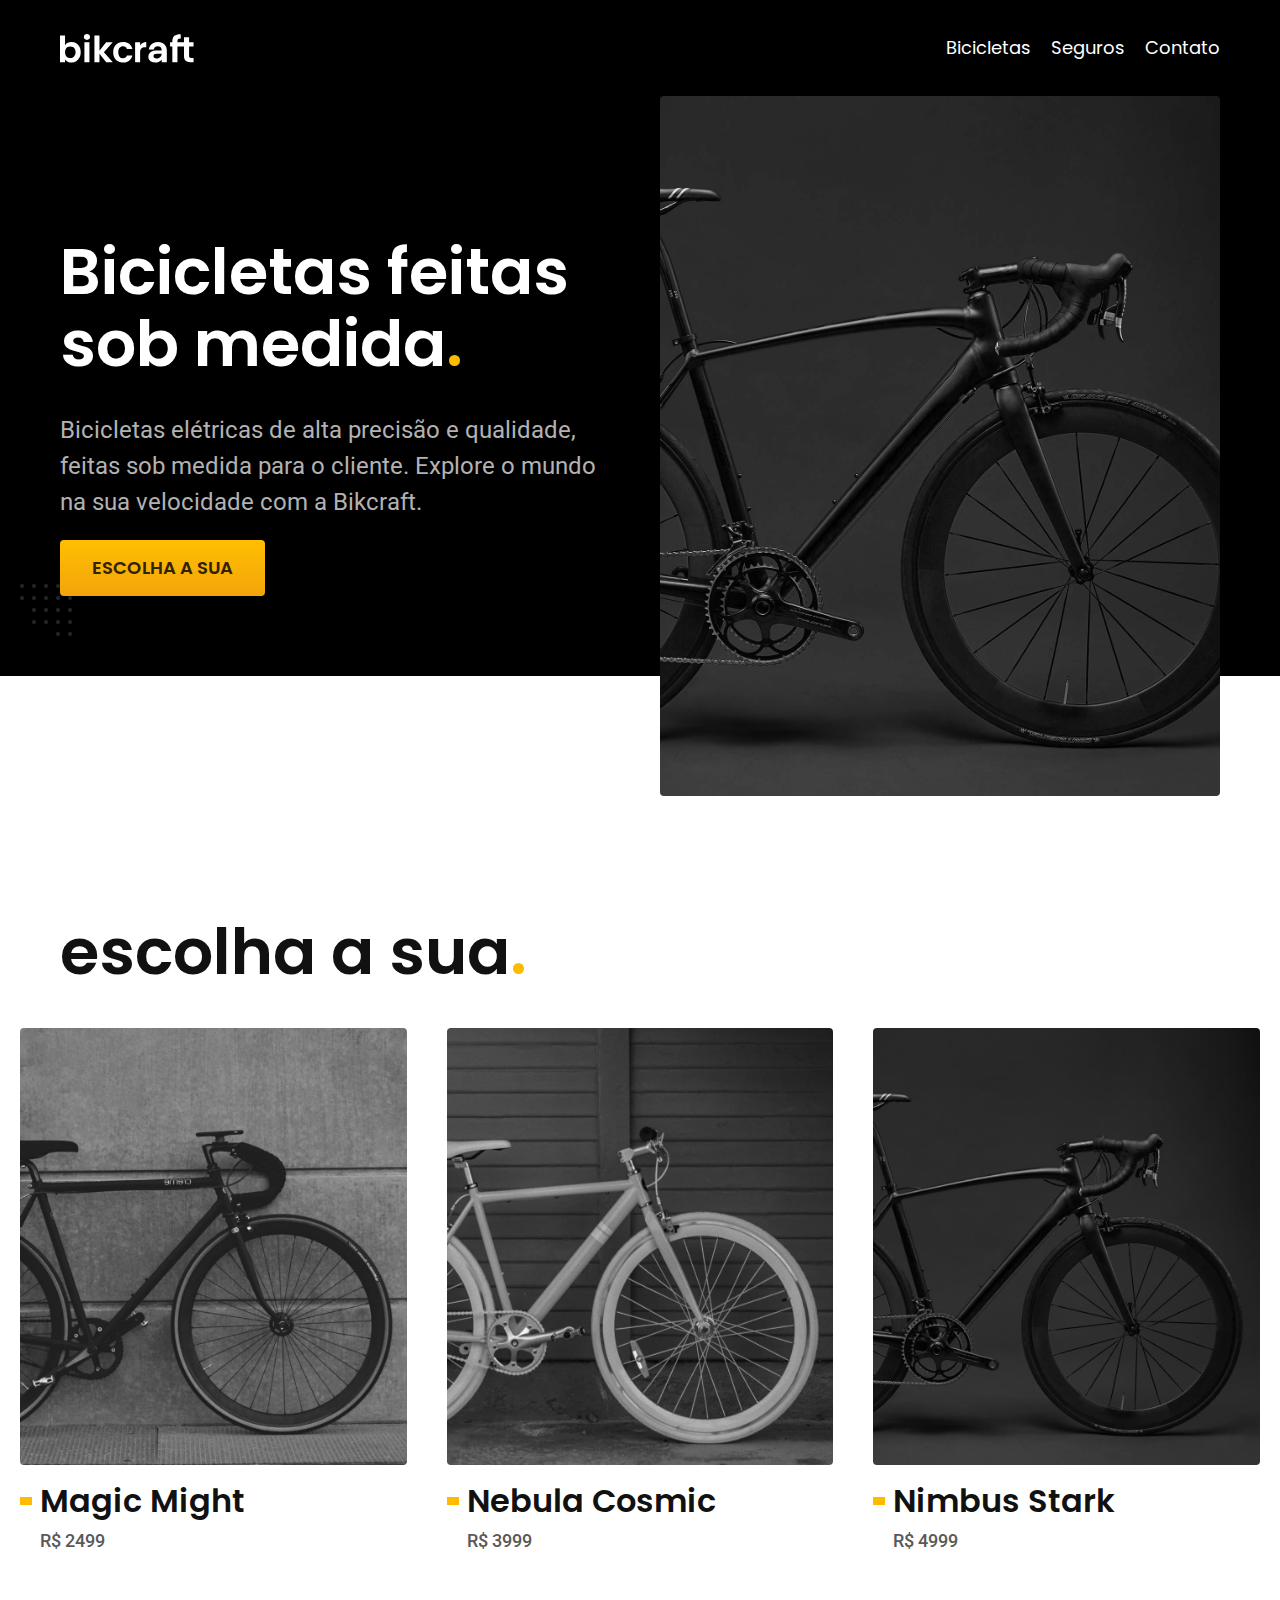
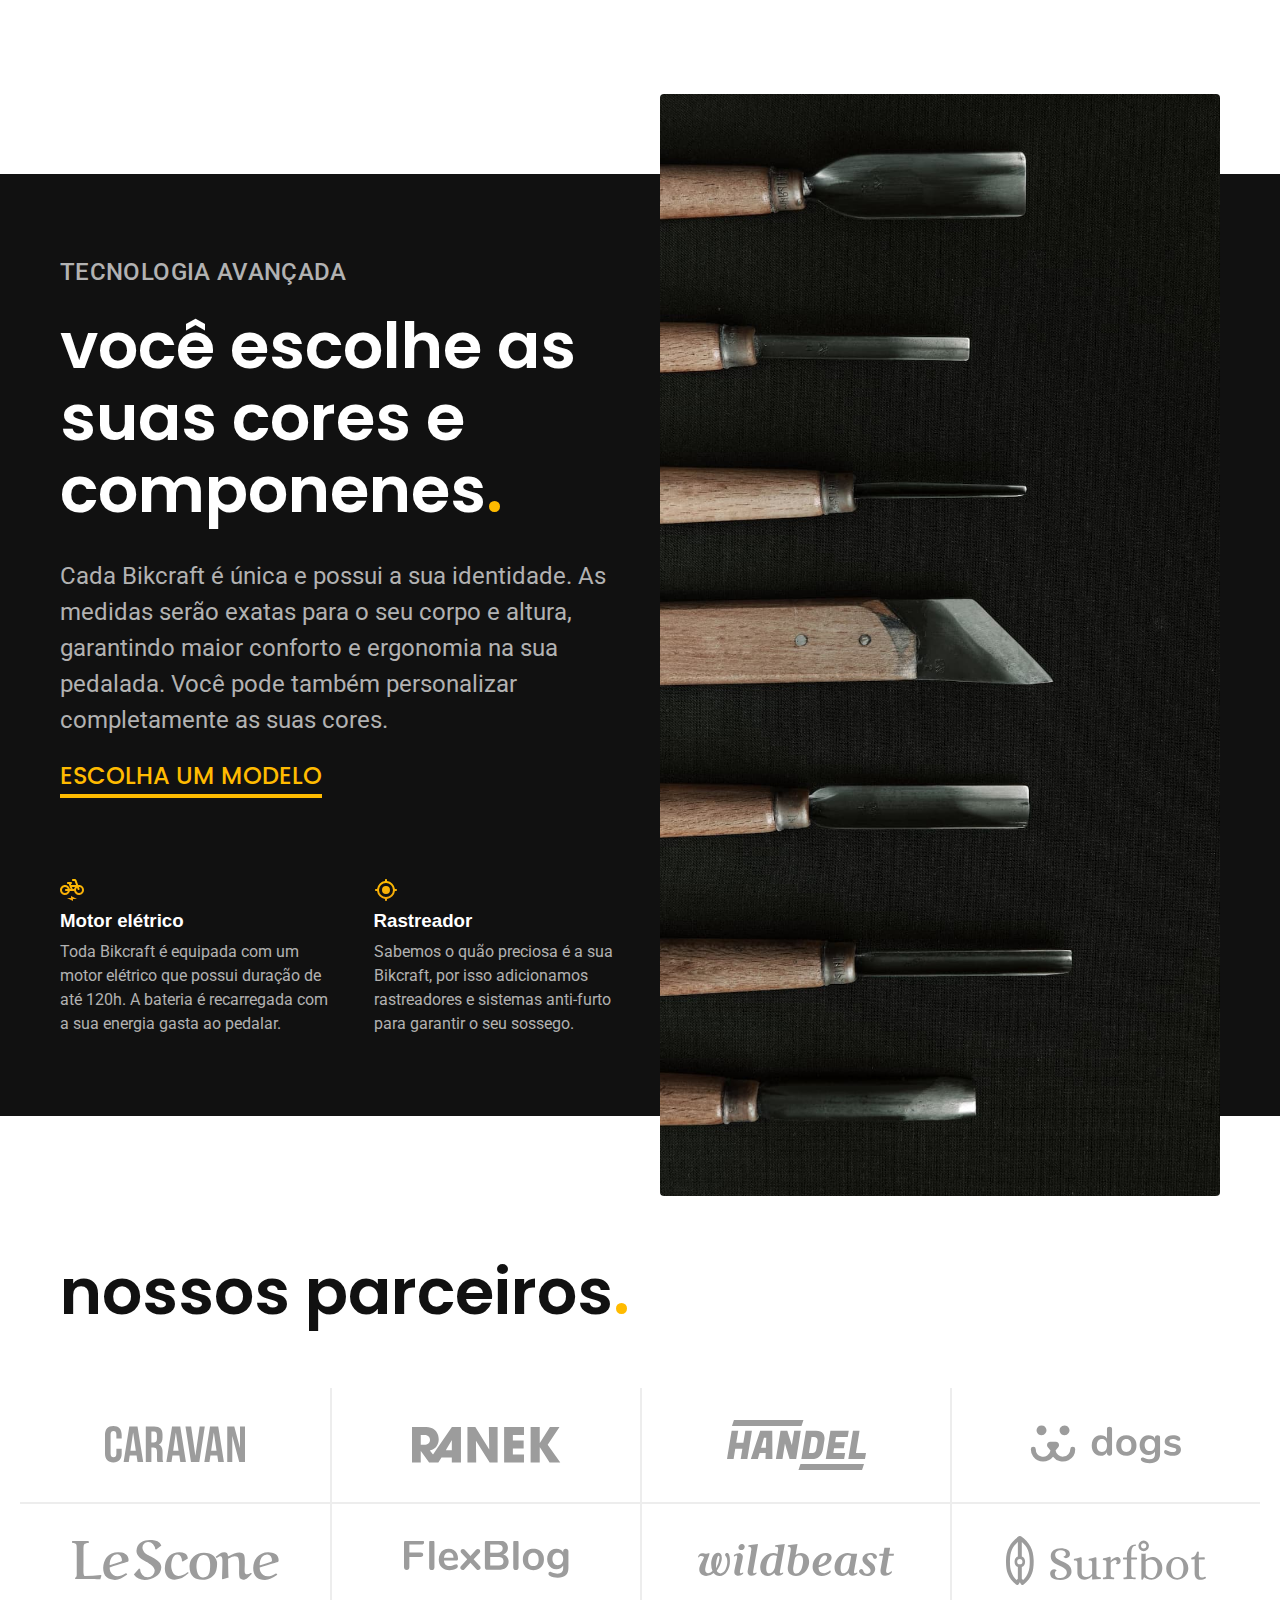
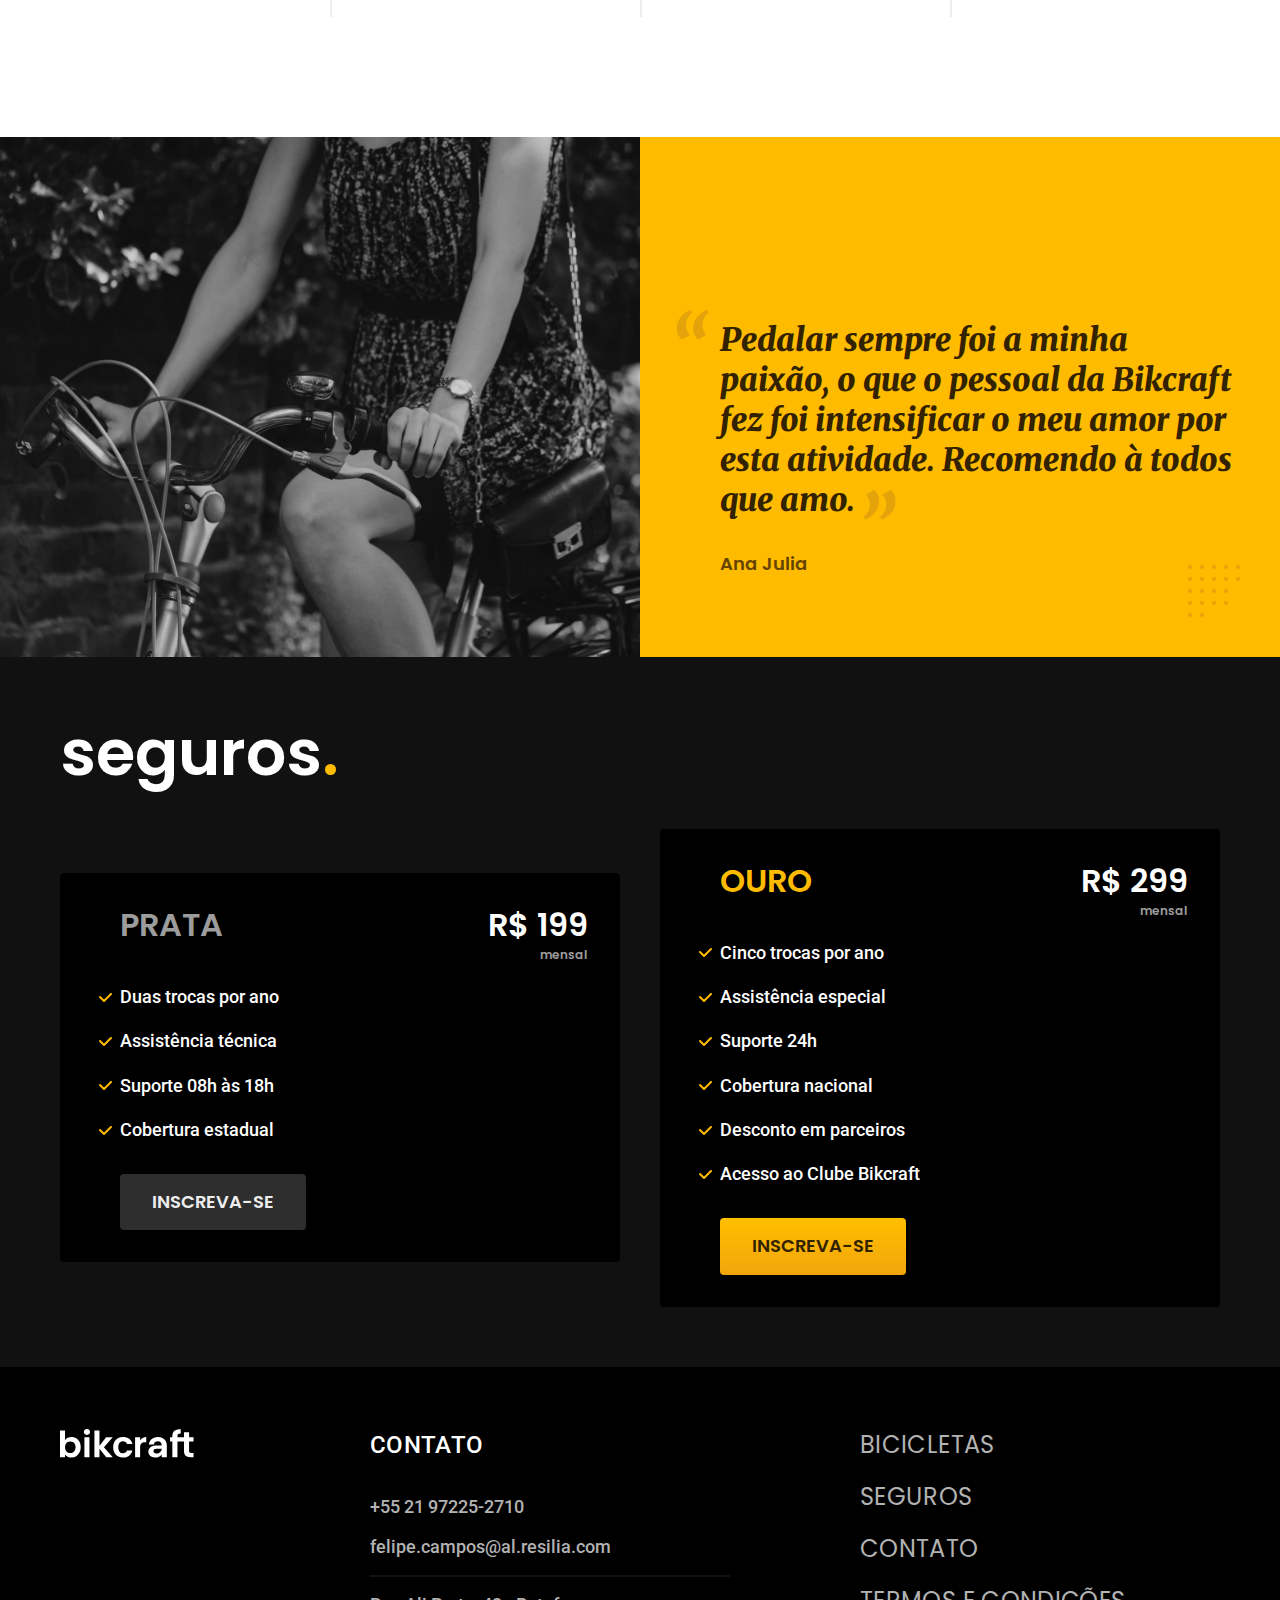
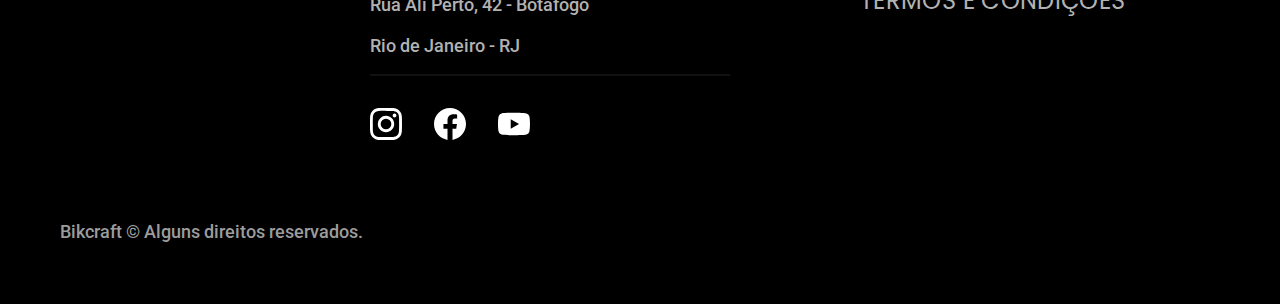
==== commit d3ebf765: "adicionando js as paginas" ====
--- a/index.html
+++ b/index.html
@@ -10,6 +10,7 @@
     <link rel="preconnect" href="https://fonts.googleapis.com">
     <link rel="preconnect" href="https://fonts.gstatic.com" crossorigin>
     <link href="https://fonts.googleapis.com/css2?family=Merriweather:ital,wght@1,900&family=Poppins:wght@400;600&family=Roboto:wght@400;500&display=swap" rel="stylesheet">
+    <link rel="preload" href="css/style.css" as="style">
     <link rel="stylesheet" href="css/style.css">
 </head>
 <body>
@@ -33,8 +34,12 @@
                 <p class="font-2-l cor-5">Bicicletas elétricas de alta precisão e qualidade,  feitas sob medida para o cliente. Explore o mundo na sua velocidade com a Bikcraft.</p>
                 <a class="botao" href="bicicletas.html">Escolha a sua</a>
             </div>
+            <picture>
+                <source media="(max-width: 800px)" srcset="./img/bicicletas/nimbus.jpg">
+                <img src="./img/fotos/introducao.jpg" alt="Bicidleta Eletrica preta">
+            </picture>
             <div class="introducao-imagem">
-                <img src="./img/fotos/introducao.jpg" alt="Bicidleta Eletrica preta">
+                
             </div>
         </div>
     </main>
@@ -183,5 +188,6 @@
             </div>
         </div>
     </footer>
+    <script src="./js/script.js"></script>
 </body>
 </html>